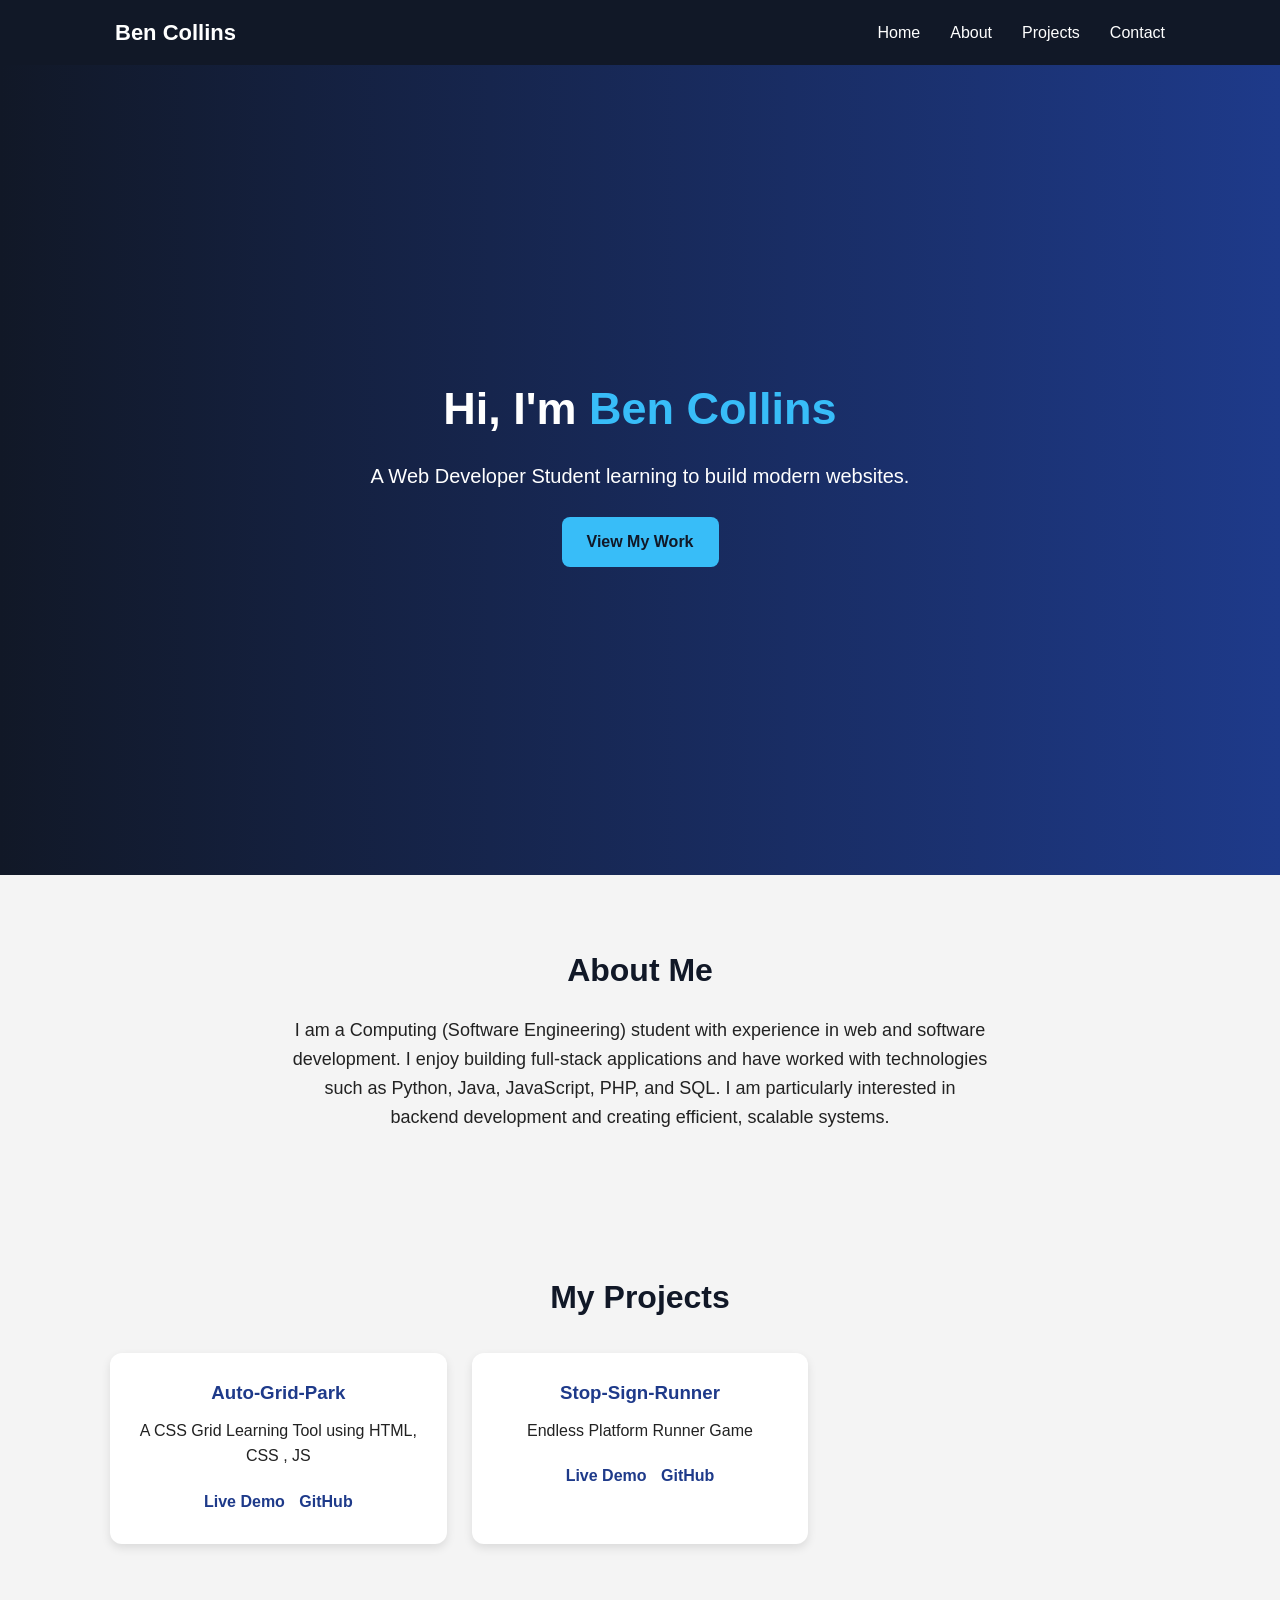
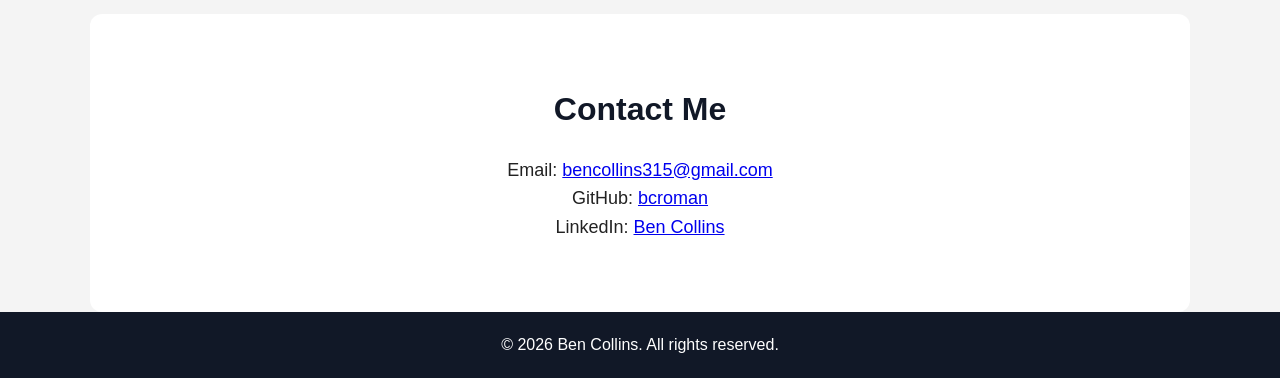
==== index.html @ 3fb3eee0 "Fix: NavBar Buttons typo in the navbar class and toggle button everythings looks and works better" ====
<!DOCTYPE html>
<html lang="en">

<!-- Website -->

<head>
    <meta charset="UTF-8" />
    <meta name="viewport" content="width=device-width, initial-scale=1.0" />
    <title>Ben Collins | Profolio</title>
    <link rel="stylesheet" href="style.css" />
</head>

<body>
    <!-- Page Header -->
    <header>
        <!-- Nav Bar -->
        <nav class="navbar">
            <h1 class="logo">Ben Collins</h1>
            <ul class="nav-links" id="navLinks">
                <li><a href="#home">Home</a></li>
                <li><a href="#about">About</a></li>
                <li><a href="#projects">Projects</a></li>
                <li><a href="#contact">Contact</a></li>
            </ul>
            <button class="menu-btn" onclick="toggleMenu()">☰</button>
        </nav>
    </header>

    <!-- Home Section -->
    <section id="home" class="hero">
        <div class="hero-content">
            <h2>Hi, I'm <span>Ben Collins</span></h2>
            <p>A Web Developer Student learning to build modern websites.</p>
            <a href="#projects" class="btn">View My Work</a>
        </div>
    </section>

    <!-- About Section -->
    <section id="about" class="section">
        <h2>About Me</h2>
        <p>
            I am a Computing (Software Engineering) student with experience in web and software development. I enjoy
            building full-stack applications and have worked with technologies such as Python, Java, JavaScript, PHP,
            and SQL. I am particularly interested in backend development and creating efficient, scalable systems.
        </p>
    </section>

    <!-- Project Section -->
    <section id="projects" class="section">
        <h2>My Projects</h2>

        <!-- List of Projects -->
        <div class="projects-container">
            <!-- Auto Grid Park Project -->
            <div class="project-card">
                <h3>Auto-Grid-Park</h3>
                <p>A CSS Grid Learning Tool using HTML, CSS , JS</p>
                <a href="https://compserver.uhi.ac.uk/~in21006366/Auto-Park-Grid/" class="project-link"
                    target="_blank">Live Demo</a>
                <a href="https://github.com/bcroman/Auto-Park-Gird" class="project-link" target="_blank">GitHub</a>
            </div>

            <!-- Stop Sign Runner Project -->
            <div class="project-card">
                <h3>Stop-Sign-Runner</h3>
                <p>Endless Platform Runner Game</p>
                <a href="https://compserver.uhi.ac.uk/~in21006366/Stop-Sign-Runner/" class="project-link"
                    target="_blank">Live Demo</a>
                <a href="https://github.com/bcroman/Stop-Sign-Runner" class="project-link" target="_blank">GitHub</a>
            </div>
        </div>
    </section>

    <!-- Contact Section -->
    <section id="contact" class="section contact">
        <h2>Contact Me</h2>
        <p>Email: <a href="mailto:bencollins315@gmail.com">bencollins315@gmail.com</a></p>
        <p>GitHub: <a href="https://github.com/bcroman" target="_blank">bcroman</a></p>
        <p>LinkedIn: <a href="https://linkedin.com/in/ben-collins-299097326" target="_blank">Ben Collins</a></p>
    </section>

    <!-- Site Scripts -->
    <script src="script.js"></script>

    <!-- Page Footer -->
    <footer>
        <p>&copy; 2026 Ben Collins. All rights reserved.</p>
    </footer>
</body>

</html>
---- style.css ----
/* Body Style */
* {
  margin: 0;
  padding: 0;
  box-sizing: border-box;
}

html {
  scroll-behavior: smooth;
}

body {
  font-family: Arial, sans-serif;
  background: #f4f4f4;
  color: #222;
  line-height: 1.6;
}

/* Header Style */
header {
  background: #111827;
  color: white;
  position: sticky;
  top: 0;
  z-index: 1000;
}

/* Nav Bar Style */
.navbar {
  max-width: 1100px;
  margin: auto;
  padding: 15px 25px;
  display: flex;
  justify-content: space-between;
  align-items: center;
}

.logo {
  font-size: 22px;
  font-weight: bold;
}

.nav-links {
  list-style: none;
  display: flex;
  gap: 30px;
}

.nav-links a {
  color: white;
  text-decoration: none;
  font-weight: 500;
  font-size: 16px;
  transition: 0.3s;
}

.nav-links a:hover {
  color: #38bdf8;
}

.menu-btn {
  display: none;
  font-size: 26px;
  background: none;
  border: none;
  color: white;
  cursor: pointer;
}

/* Home Page Design */
.hero {
  min-height: 90vh;
  display: flex;
  justify-content: center;
  align-items: center;
  text-align: center;
  background: linear-gradient(to right, #111827, #1e3a8a);
  color: white;
  padding: 20px;
}

.hero h2 {
  font-size: 45px;
  margin-bottom: 15px;
}

.hero span {
  color: #38bdf8;
}

.hero p {
  font-size: 20px;
  margin-bottom: 25px;
}

.btn {
  display: inline-block;
  padding: 12px 25px;
  background: #38bdf8;
  color: #111827;
  text-decoration: none;
  border-radius: 8px;
  font-weight: bold;
}

.btn:hover {
  background: white;
}

/* Section Style */
.section {
  max-width: 1100px;
  margin: auto;
  padding: 70px 20px;
  text-align: center;
}

.section h2 {
  font-size: 32px;
  margin-bottom: 20px;
  color: #111827;
}

.section p {
  max-width: 700px;
  margin: auto;
  font-size: 18px;
}

/* Project Section */
.projects-container {
  display: grid;
  grid-template-columns: repeat(3, 1fr);
  gap: 25px;
  margin-top: 30px;
}

.project-card {
  background: white;
  padding: 25px;
  border-radius: 12px;
  box-shadow: 0 4px 10px rgba(0, 0, 0, 0.1);
  transition: transform 0.3s;
}

.project-card:hover {
  transform: translateY(-8px);
}

.project-card h3 {
  margin-bottom: 10px;
  color: #1e3a8a;
}

.project-card p {
  font-size: 16px;
  margin-bottom: 15px;
}

.project-link {
  display: inline-block;
  margin: 5px;
  color: #1e3a8a;
  font-weight: bold;
  text-decoration: none;
}

.project-link:hover {
  text-decoration: underline;
}

/* Contact Section */
.contact {
  background: white;
  border-radius: 12px;
}

/* Footer Style */
footer {
  background: #111827;
  color: white;
  text-align: center;
  padding: 20px;
}

/* Mobile Style */
@media (max-width: 768px) {
  .menu-btn {
    display: block;
  }

  .nav-links {
    display: none;
    flex-direction: column;
    background: #111827;
    position: absolute;
    top: 70px;
    right: 20px;
    width: 180px;
    padding: 15px;
    border-radius: 10px;
    gap: 15px;
  }

  .nav-links.active {
    display: flex;
  }

  .hero h2 {
    font-size: 32px;
  }

  .projects-container {
    grid-template-columns: 1fr;
  }
}
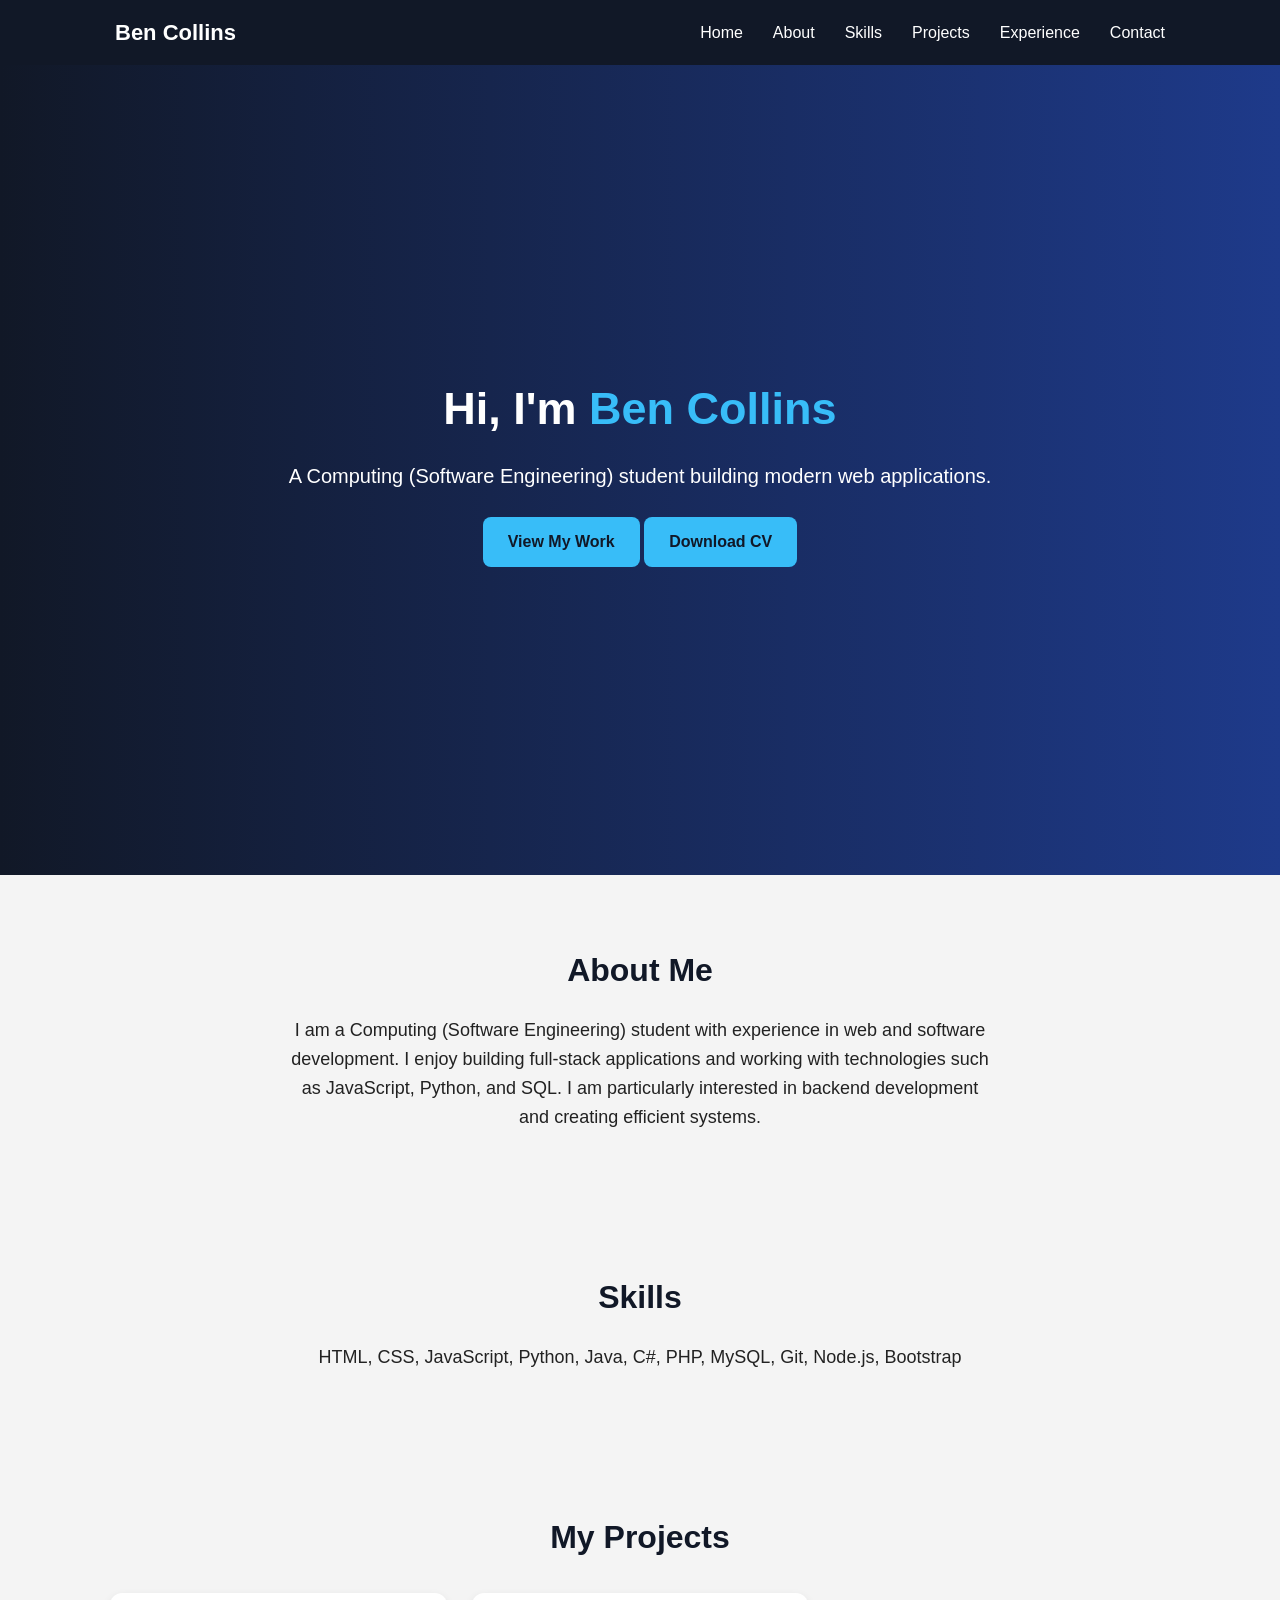
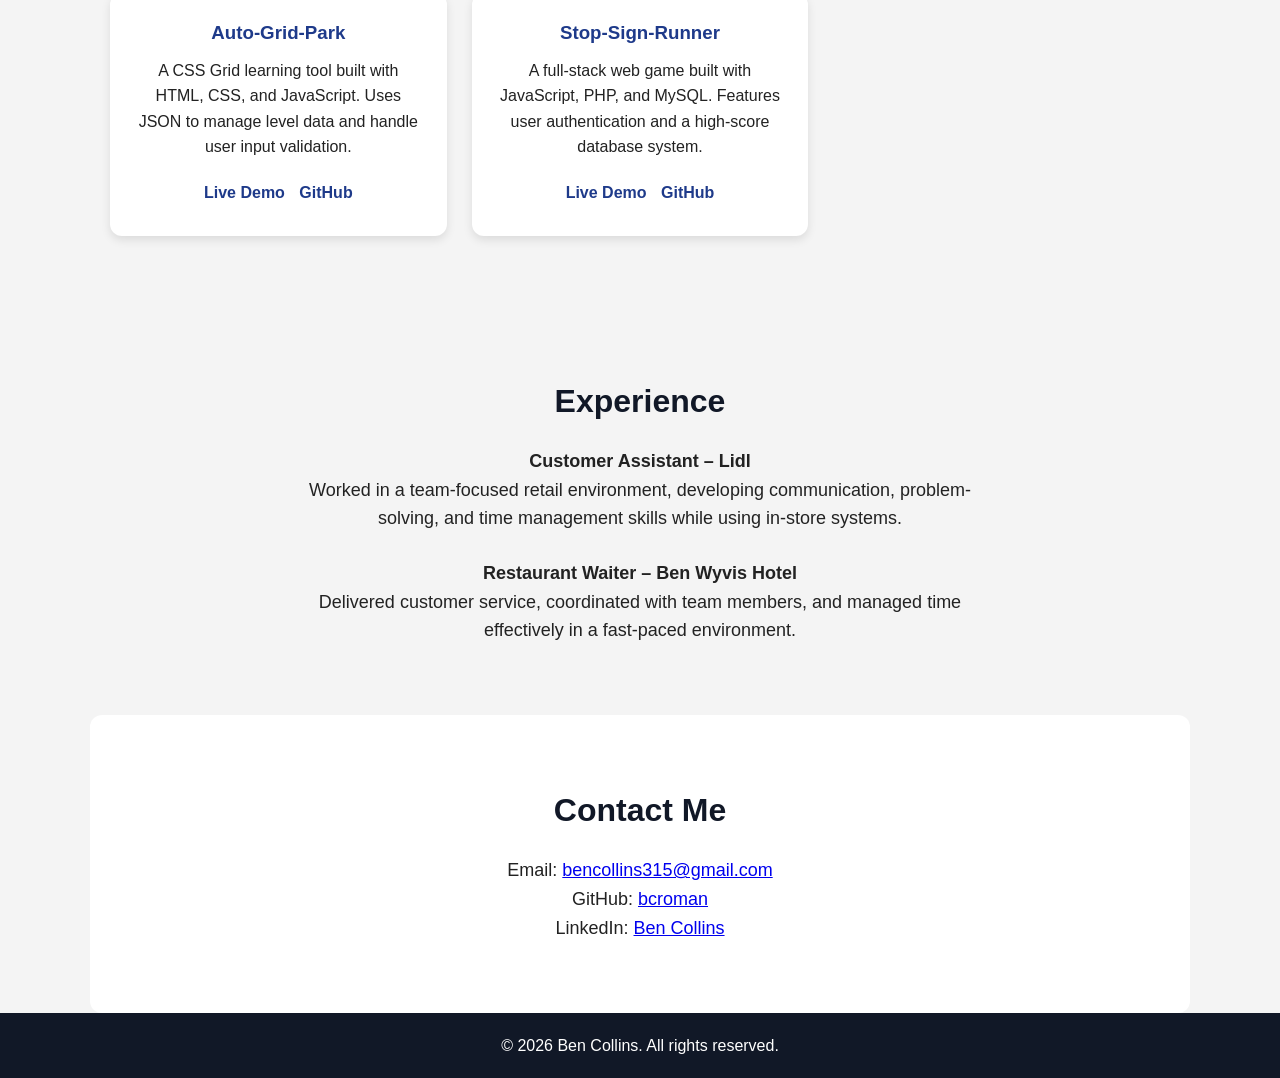
==== commit 91dd5f55: "Core: Add Skills and Experience Add skills and experiences to the website Update the content in the " ====
--- a/index.html
+++ b/index.html
@@ -19,33 +19,49 @@
             <ul class="nav-links" id="navLinks">
                 <li><a href="#home">Home</a></li>
                 <li><a href="#about">About</a></li>
+                <li><a href="#skills">Skills</a></li>
                 <li><a href="#projects">Projects</a></li>
+                <li><a href="#experience">Experience</a></li>
                 <li><a href="#contact">Contact</a></li>
             </ul>
             <button class="menu-btn" onclick="toggleMenu()">☰</button>
         </nav>
     </header>
 
-    <!-- Home Section -->
+    <!-- Home -->
     <section id="home" class="hero">
         <div class="hero-content">
             <h2>Hi, I'm <span>Ben Collins</span></h2>
-            <p>A Web Developer Student learning to build modern websites.</p>
+            <p>A Computing (Software Engineering) student building modern web applications.</p>
             <a href="#projects" class="btn">View My Work</a>
+            <a href="#" class="btn" download>Download CV</a>
         </div>
+
+        <!-- Me Photo -->
+        <!-- <div class="hero-image">
+            <img src="me.jpg" alt="Ben Collins">
+        </div> -->
     </section>
 
-    <!-- About Section -->
+    <!-- About -->
     <section id="about" class="section">
         <h2>About Me</h2>
         <p>
-            I am a Computing (Software Engineering) student with experience in web and software development. I enjoy
-            building full-stack applications and have worked with technologies such as Python, Java, JavaScript, PHP,
-            and SQL. I am particularly interested in backend development and creating efficient, scalable systems.
+            I am a Computing (Software Engineering) student with experience in web and software development.
+            I enjoy building full-stack applications and working with technologies such as JavaScript, Python, and SQL.
+            I am particularly interested in backend development and creating efficient systems.
         </p>
     </section>
 
-    <!-- Project Section -->
+    <!-- Skills -->
+    <section id="skills" class="section">
+        <h2>Skills</h2>
+        <p>
+            HTML, CSS, JavaScript, Python, Java, C#, PHP, MySQL, Git, Node.js, Bootstrap
+        </p>
+    </section>
+
+    <!-- Projects -->
     <section id="projects" class="section">
         <h2>My Projects</h2>
 
@@ -54,7 +70,8 @@
             <!-- Auto Grid Park Project -->
             <div class="project-card">
                 <h3>Auto-Grid-Park</h3>
-                <p>A CSS Grid Learning Tool using HTML, CSS , JS</p>
+                <p>A CSS Grid learning tool built with HTML, CSS, and JavaScript.
+                    Uses JSON to manage level data and handle user input validation.</p>
                 <a href="https://compserver.uhi.ac.uk/~in21006366/Auto-Park-Grid/" class="project-link"
                     target="_blank">Live Demo</a>
                 <a href="https://github.com/bcroman/Auto-Park-Gird" class="project-link" target="_blank">GitHub</a>
@@ -63,7 +80,8 @@
             <!-- Stop Sign Runner Project -->
             <div class="project-card">
                 <h3>Stop-Sign-Runner</h3>
-                <p>Endless Platform Runner Game</p>
+                <p>A full-stack web game built with JavaScript, PHP, and MySQL.
+                    Features user authentication and a high-score database system.</p>
                 <a href="https://compserver.uhi.ac.uk/~in21006366/Stop-Sign-Runner/" class="project-link"
                     target="_blank">Live Demo</a>
                 <a href="https://github.com/bcroman/Stop-Sign-Runner" class="project-link" target="_blank">GitHub</a>
@@ -71,7 +89,25 @@
         </div>
     </section>
 
-    <!-- Contact Section -->
+    <!-- Experience -->
+    <section id="experience" class="section">
+        <h2>Experience</h2>
+        <p>
+            <strong>Customer Assistant – Lidl</strong><br>
+            Worked in a team-focused retail environment, developing communication, problem-solving,
+            and time management skills while using in-store systems.
+        </p>
+
+        <br>
+
+        <p>
+            <strong>Restaurant Waiter – Ben Wyvis Hotel</strong><br>
+            Delivered customer service, coordinated with team members, and managed time effectively
+            in a fast-paced environment.
+        </p>
+    </section>
+
+    <!-- Contact -->
     <section id="contact" class="section contact">
         <h2>Contact Me</h2>
         <p>Email: <a href="mailto:bencollins315@gmail.com">bencollins315@gmail.com</a></p>
--- a/style.css
+++ b/style.css
@@ -106,6 +106,20 @@
 .btn:hover {
   background: white;
 }
+
+/* Image Style */
+/* .hero-content {
+  display: flex;
+  align-items: center;
+  justify-content: space-between;
+  gap: 40px;
+}
+
+.hero-image img {
+  width: 200px;
+  border-radius: 50%;
+  border: 4px solid #38bdf8;
+} */
 
 /* Section Style */
 .section {
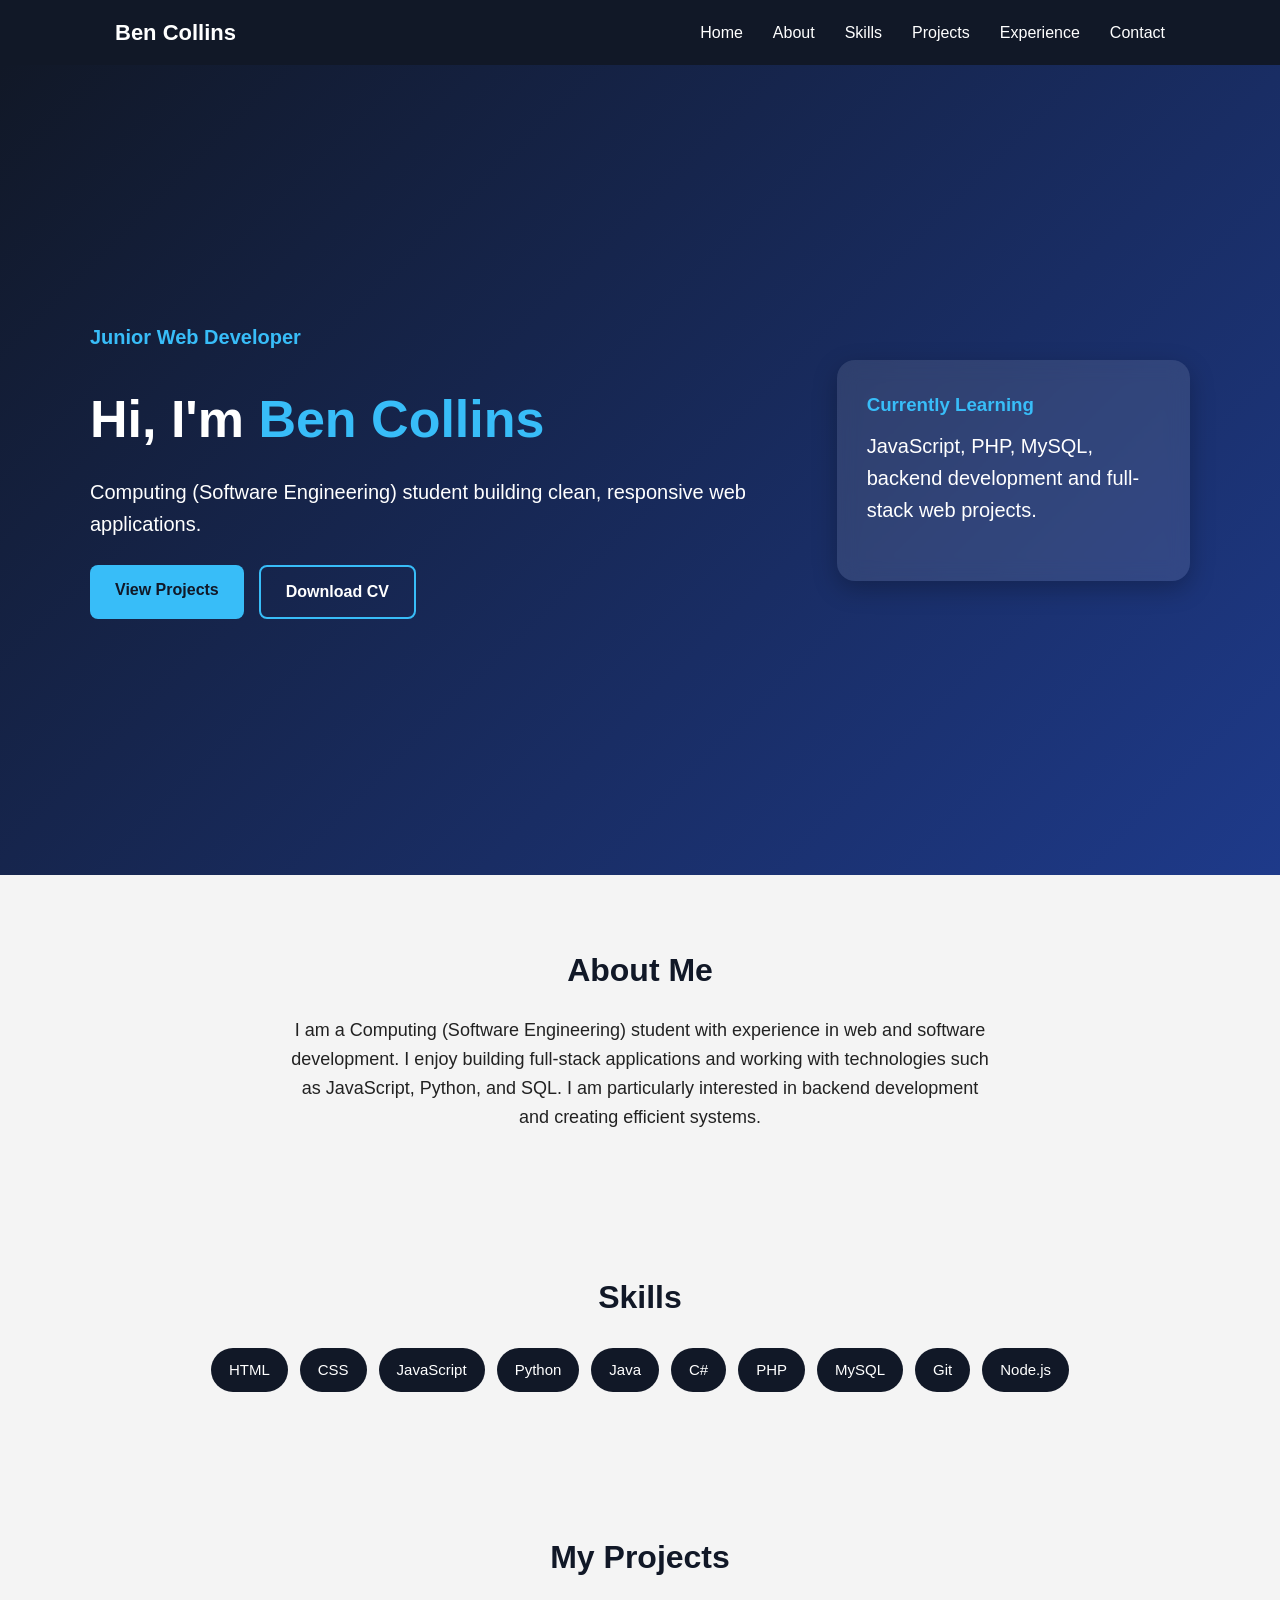
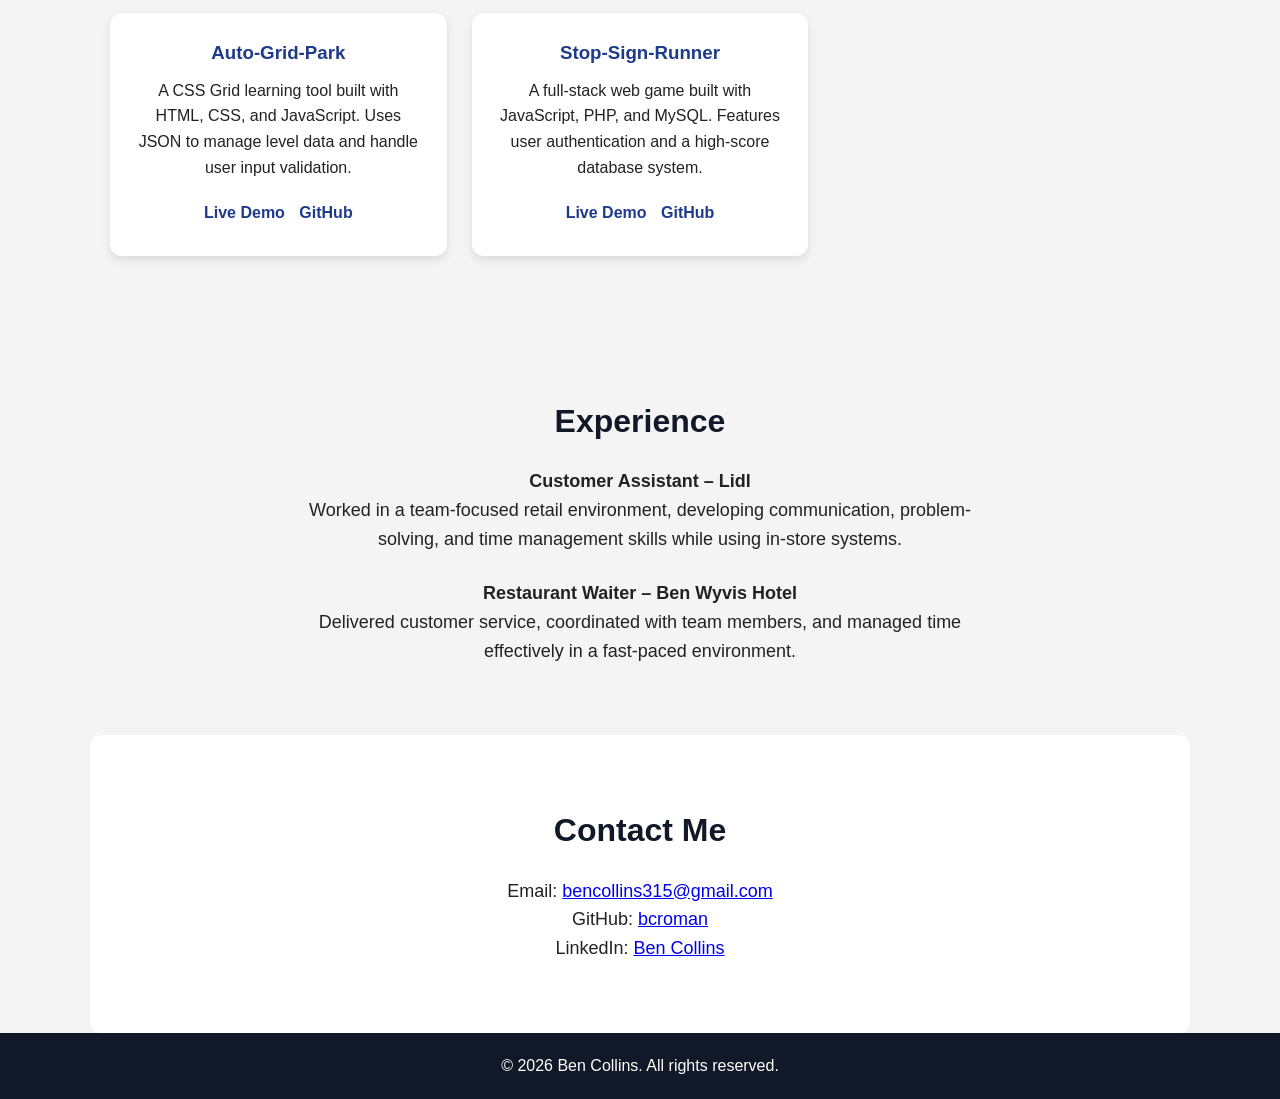
==== commit f8409c86: "Improve: Hero & Skills Section Improve the Hero and Skills Design and Layout" ====
--- a/index.html
+++ b/index.html
@@ -31,16 +31,26 @@
     <!-- Home -->
     <section id="home" class="hero">
         <div class="hero-content">
-            <h2>Hi, I'm <span>Ben Collins</span></h2>
-            <p>A Computing (Software Engineering) student building modern web applications.</p>
-            <a href="#projects" class="btn">View My Work</a>
-            <a href="#" class="btn" download>Download CV</a>
+
+            <div class="hero-text">
+                <p class="intro">Junior Web Developer</p>
+                <h2>Hi, I'm <span>Ben Collins</span></h2>
+                <p>
+                    Computing (Software Engineering) student building clean, responsive web applications.
+                </p>
+
+                <div class="hero-buttons">
+                    <a href="#projects" class="btn">View Projects</a>
+                    <a href="CV.pdf" class="btn btn-outline" download>Download CV</a>
+                </div>
+            </div>
+
+            <div class="hero-card">
+                <h3>Currently Learning</h3>
+                <p>JavaScript, PHP, MySQL, backend development and full-stack web projects.</p>
+            </div>
+
         </div>
-
-        <!-- Me Photo -->
-        <!-- <div class="hero-image">
-            <img src="me.jpg" alt="Ben Collins">
-        </div> -->
     </section>
 
     <!-- About -->
@@ -56,9 +66,19 @@
     <!-- Skills -->
     <section id="skills" class="section">
         <h2>Skills</h2>
-        <p>
-            HTML, CSS, JavaScript, Python, Java, C#, PHP, MySQL, Git, Node.js, Bootstrap
-        </p>
+
+        <div class="skills">
+            <span>HTML</span>
+            <span>CSS</span>
+            <span>JavaScript</span>
+            <span>Python</span>
+            <span>Java</span>
+            <span>C#</span>
+            <span>PHP</span>
+            <span>MySQL</span>
+            <span>Git</span>
+            <span>Node.js</span>
+        </div>
     </section>
 
     <!-- Projects -->
--- a/style.css
+++ b/style.css
@@ -71,16 +71,33 @@
 .hero {
   min-height: 90vh;
   display: flex;
-  justify-content: center;
   align-items: center;
-  text-align: center;
-  background: linear-gradient(to right, #111827, #1e3a8a);
-  color: white;
-  padding: 20px;
+  background: linear-gradient(135deg, #111827, #1e3a8a);
+  color: white;
+  padding: 60px 20px;
+}
+
+.hero-content {
+  max-width: 1100px;
+  margin: auto;
+  display: grid;
+  grid-template-columns: 2fr 1fr;
+  gap: 40px;
+  align-items: center;
+}
+
+.hero-text {
+  text-align: left;
+}
+
+.intro {
+  color: #38bdf8;
+  font-weight: bold;
+  margin-bottom: 10px;
 }
 
 .hero h2 {
-  font-size: 45px;
+  font-size: 52px;
   margin-bottom: 15px;
 }
 
@@ -91,6 +108,12 @@
 .hero p {
   font-size: 20px;
   margin-bottom: 25px;
+}
+
+.hero-buttons {
+  display: flex;
+  gap: 15px;
+  flex-wrap: wrap;
 }
 
 .btn {
@@ -101,10 +124,36 @@
   text-decoration: none;
   border-radius: 8px;
   font-weight: bold;
+  transition: 0.3s;
 }
 
 .btn:hover {
   background: white;
+  transform: translateY(-3px);
+}
+
+.btn-outline {
+  background: transparent;
+  color: white;
+  border: 2px solid #38bdf8;
+}
+
+.btn-outline:hover {
+  background: #38bdf8;
+  color: #111827;
+}
+
+.hero-card {
+  background: rgba(255, 255, 255, 0.1);
+  padding: 30px;
+  border-radius: 18px;
+  backdrop-filter: blur(10px);
+  box-shadow: 0 8px 25px rgba(0, 0, 0, 0.25);
+}
+
+.hero-card h3 {
+  margin-bottom: 10px;
+  color: #38bdf8;
 }
 
 /* Image Style */
@@ -139,6 +188,30 @@
   max-width: 700px;
   margin: auto;
   font-size: 18px;
+}
+
+/* Skills */
+.skills {
+  display: flex;
+  flex-wrap: wrap;
+  justify-content: center;
+  gap: 12px;
+  margin-top: 25px;
+}
+
+.skills span {
+  background: #111827;
+  color: white;
+  padding: 10px 18px;
+  border-radius: 25px;
+  font-size: 15px;
+  transition: 0.3s;
+}
+
+.skills span:hover {
+  background: #38bdf8;
+  color: #111827;
+  transform: translateY(-3px);
 }
 
 /* Project Section */
@@ -220,8 +293,21 @@
     display: flex;
   }
 
+  .hero-content {
+    grid-template-columns: 1fr;
+    text-align: center;
+  }
+
+  .hero-text {
+    text-align: center;
+  }
+
   .hero h2 {
-    font-size: 32px;
+    font-size: 36px;
+  }
+
+  .hero-buttons {
+    justify-content: center;
   }
 
   .projects-container {
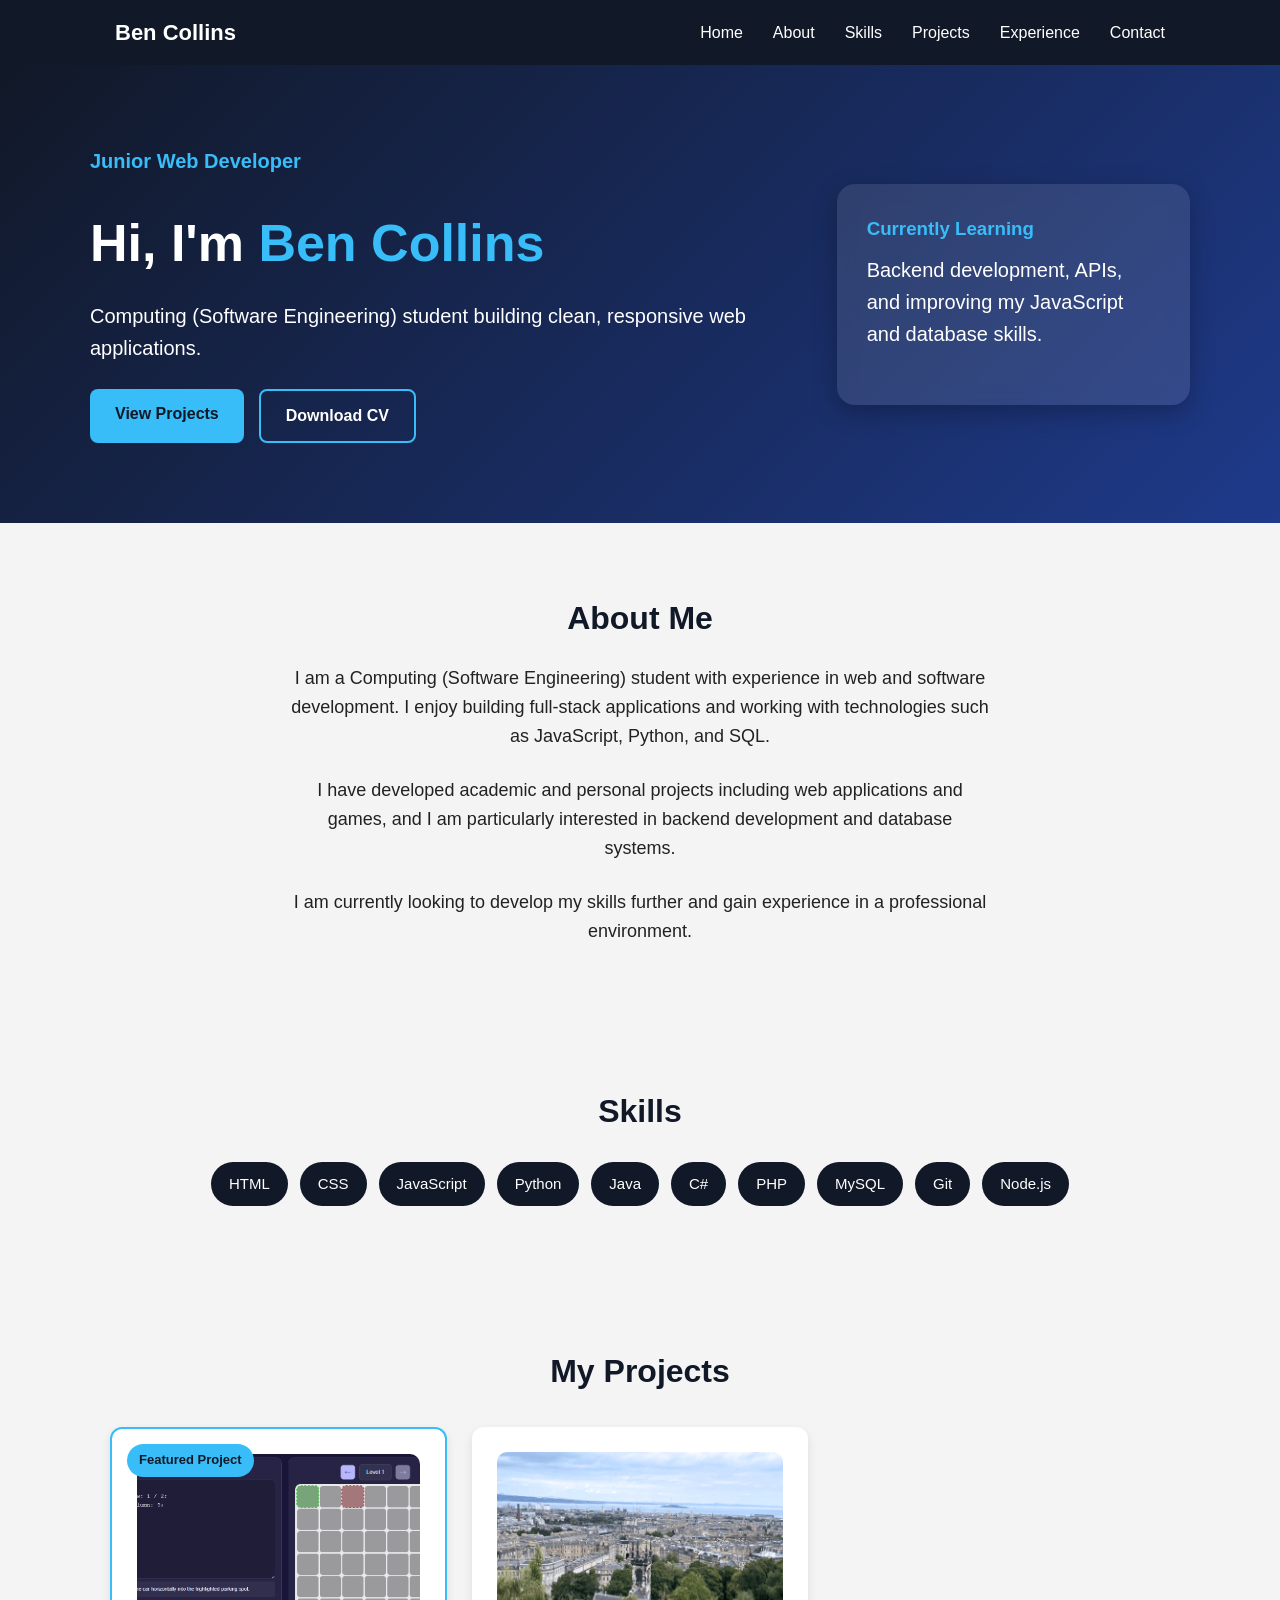
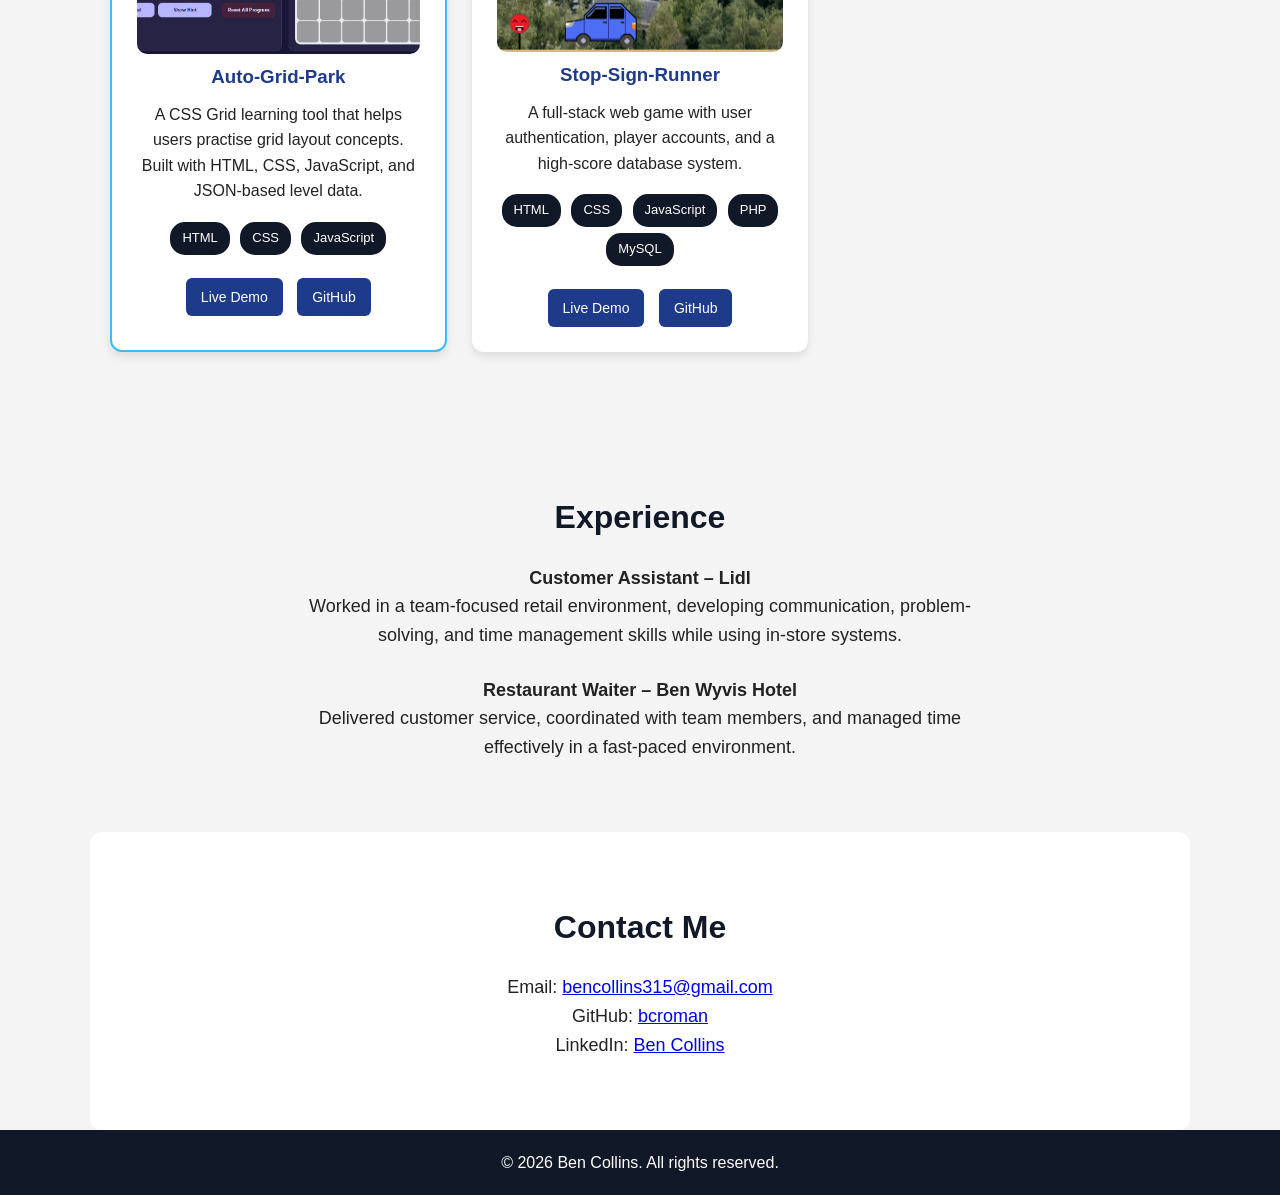
==== commit c62a2298: "Improve: Project Section Added Screenshot, Feature Highlight, Tech Used Tags" ====
--- a/index.html
+++ b/index.html
@@ -47,7 +47,7 @@
 
             <div class="hero-card">
                 <h3>Currently Learning</h3>
-                <p>JavaScript, PHP, MySQL, backend development and full-stack web projects.</p>
+                <p>Backend development, APIs, and improving my JavaScript and database skills.</p>
             </div>
 
         </div>
@@ -59,7 +59,15 @@
         <p>
             I am a Computing (Software Engineering) student with experience in web and software development.
             I enjoy building full-stack applications and working with technologies such as JavaScript, Python, and SQL.
-            I am particularly interested in backend development and creating efficient systems.
+        </p><br>
+
+        <p>
+            I have developed academic and personal projects including web applications and games,
+            and I am particularly interested in backend development and database systems.
+        </p><br>
+
+        <p>
+            I am currently looking to develop my skills further and gain experience in a professional environment.
         </p>
     </section>
 
@@ -88,10 +96,20 @@
         <!-- List of Projects -->
         <div class="projects-container">
             <!-- Auto Grid Park Project -->
-            <div class="project-card">
+            <div class="project-card featured">
+                <img src="images/project1.png" alt="Auto Grid Park Project">
+
                 <h3>Auto-Grid-Park</h3>
-                <p>A CSS Grid learning tool built with HTML, CSS, and JavaScript.
-                    Uses JSON to manage level data and handle user input validation.</p>
+                <p>A CSS Grid learning tool that helps users practise grid layout concepts.
+                    Built with HTML, CSS, JavaScript, and JSON-based level data.</p>
+
+                <!-- Tech Used -->
+                <div class="tech-stack">
+                    <span>HTML</span>
+                    <span>CSS</span>
+                    <span>JavaScript</span>
+                </div>
+
                 <a href="https://compserver.uhi.ac.uk/~in21006366/Auto-Park-Grid/" class="project-link"
                     target="_blank">Live Demo</a>
                 <a href="https://github.com/bcroman/Auto-Park-Gird" class="project-link" target="_blank">GitHub</a>
@@ -99,9 +117,21 @@
 
             <!-- Stop Sign Runner Project -->
             <div class="project-card">
+                <img src="images/project2.png" alt="Stop Sign Runner Project">
+
                 <h3>Stop-Sign-Runner</h3>
-                <p>A full-stack web game built with JavaScript, PHP, and MySQL.
-                    Features user authentication and a high-score database system.</p>
+                <p>A full-stack web game with user authentication, player accounts,
+  and a high-score database system.</p>
+
+                <!-- Tech Used -->
+                <div class="tech-stack">
+                    <span>HTML</span>
+                    <span>CSS</span>
+                    <span>JavaScript</span>
+                    <span>PHP</span>
+                    <span>MySQL</span>
+                </div>
+
                 <a href="https://compserver.uhi.ac.uk/~in21006366/Stop-Sign-Runner/" class="project-link"
                     target="_blank">Live Demo</a>
                 <a href="https://github.com/bcroman/Stop-Sign-Runner" class="project-link" target="_blank">GitHub</a>
--- a/style.css
+++ b/style.css
@@ -69,12 +69,12 @@
 
 /* Home Page Design */
 .hero {
-  min-height: 90vh;
+  min-height: 40vh;
   display: flex;
   align-items: center;
   background: linear-gradient(135deg, #111827, #1e3a8a);
   color: white;
-  padding: 60px 20px;
+  padding: 80px 25px;
 }
 
 .hero-content {
@@ -176,6 +176,12 @@
   margin: auto;
   padding: 70px 20px;
   text-align: center;
+  animation: fadeIn 0.8s ease-in;
+}
+
+@keyframes fadeIn {
+  from { opacity: 0; transform: translateY(20px); }
+  to { opacity: 1; transform: translateY(0); }
 }
 
 .section h2 {
@@ -227,11 +233,11 @@
   padding: 25px;
   border-radius: 12px;
   box-shadow: 0 4px 10px rgba(0, 0, 0, 0.1);
-  transition: transform 0.3s;
+  transition: all 0.3s ease;
 }
 
 .project-card:hover {
-  transform: translateY(-8px);
+  transform: translateY(-10px) scale(1.02);
 }
 
 .project-card h3 {
@@ -246,14 +252,60 @@
 
 .project-link {
   display: inline-block;
-  margin: 5px;
-  color: #1e3a8a;
+  margin: 10px 5px 0;
+  padding: 8px 15px;
+  border-radius: 6px;
+  background: #1e3a8a;
+  color: white;
+  text-decoration: none;
+  font-size: 14px;
+  transition: 0.3s;
+}
+
+.project-link:hover {
+  background: #38bdf8;
+  color: #111827;
+}
+
+.project-card img {
+  width: 100%;
+  height: 200px;  
+  object-fit: cover;
+  border-radius: 10px;
+}
+
+/* Tech Used in Projects */
+.tech-stack {
+  margin: 10px 0;
+}
+
+.tech-stack span {
+  background: #111827;
+  color: white;
+  padding: 6px 12px;
+  border-radius: 15px;
+  font-size: 13px;
+  margin: 3px;
+  display: inline-block;
+}
+
+/* Highlight a Project */
+.project-card.featured {
+  border: 2px solid #38bdf8;
+  position: relative;
+}
+
+.project-card.featured::before {
+  content: "Featured Project";
+  position: absolute;
+  top: 15px;
+  left: 15px;
+  background: #38bdf8;
+  color: #111827;
+  padding: 6px 12px;
+  border-radius: 20px;
+  font-size: 13px;
   font-weight: bold;
-  text-decoration: none;
-}
-
-.project-link:hover {
-  text-decoration: underline;
 }
 
 /* Contact Section */
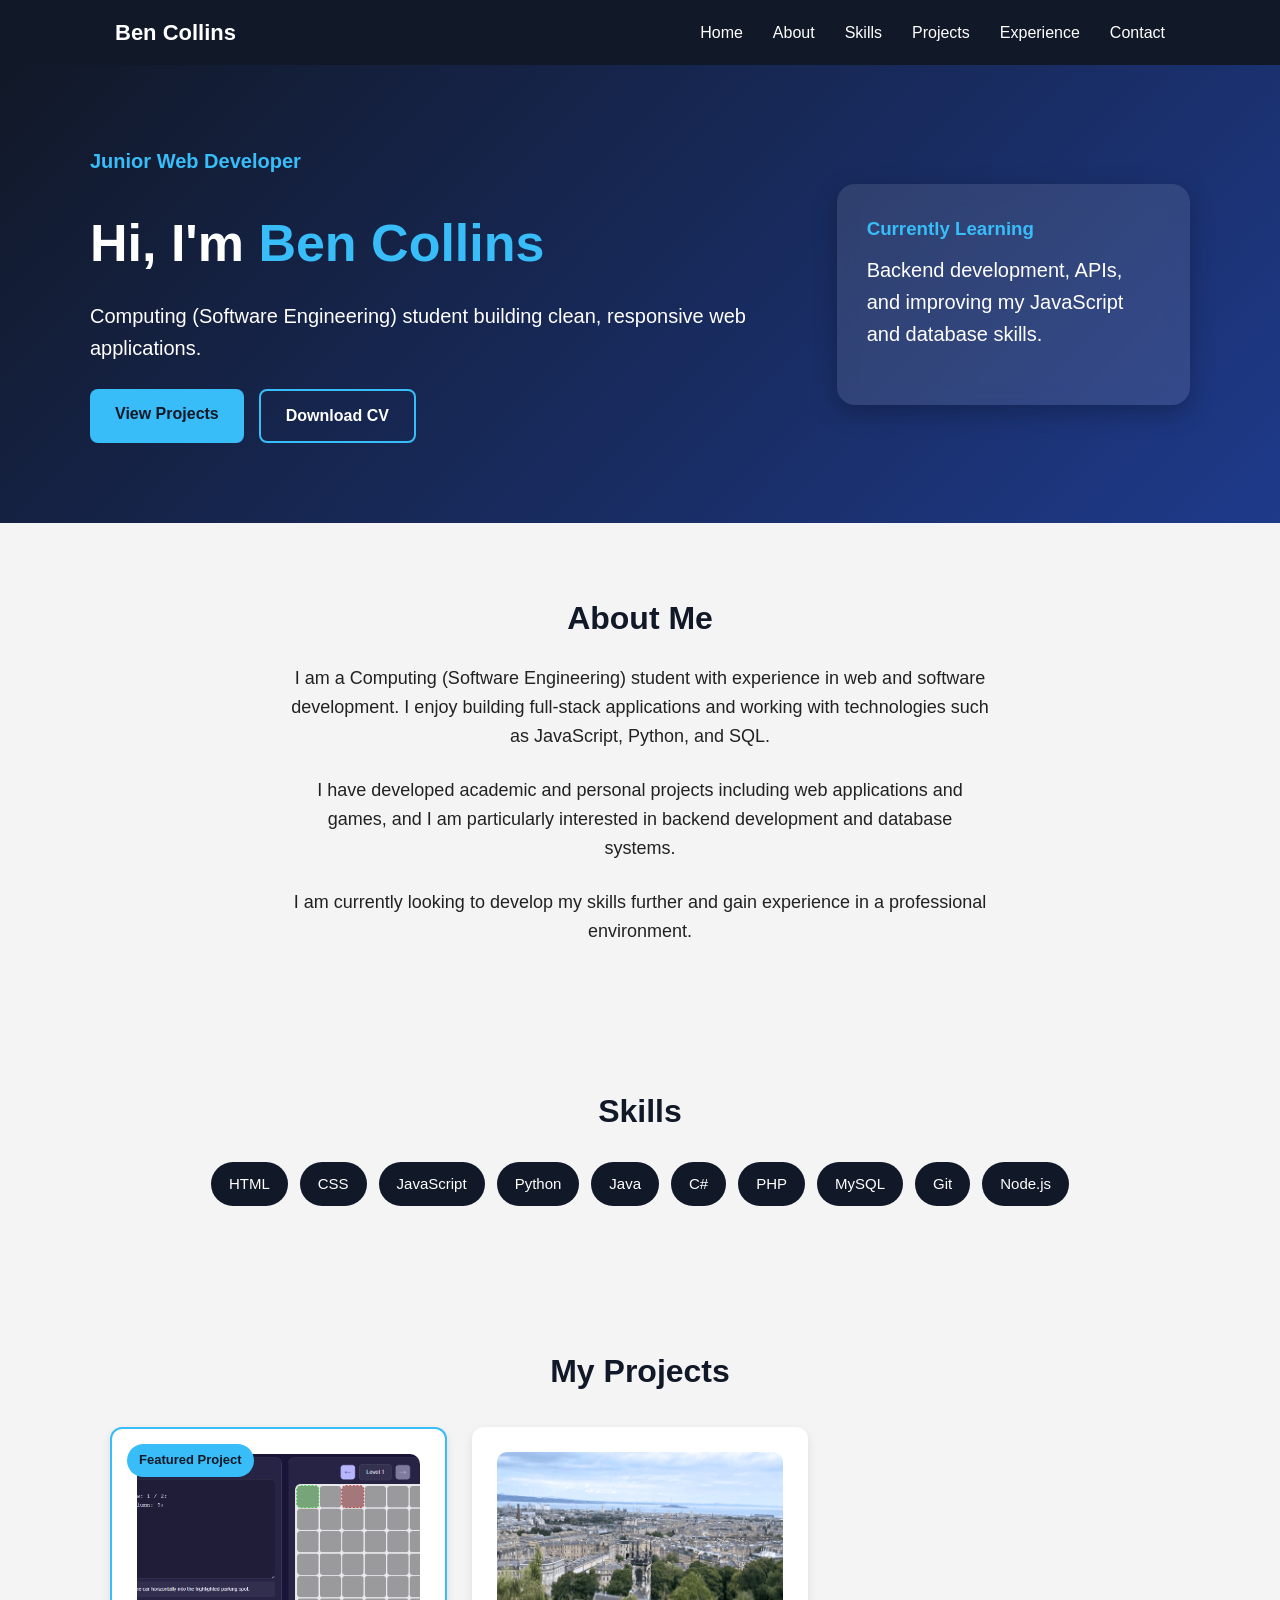
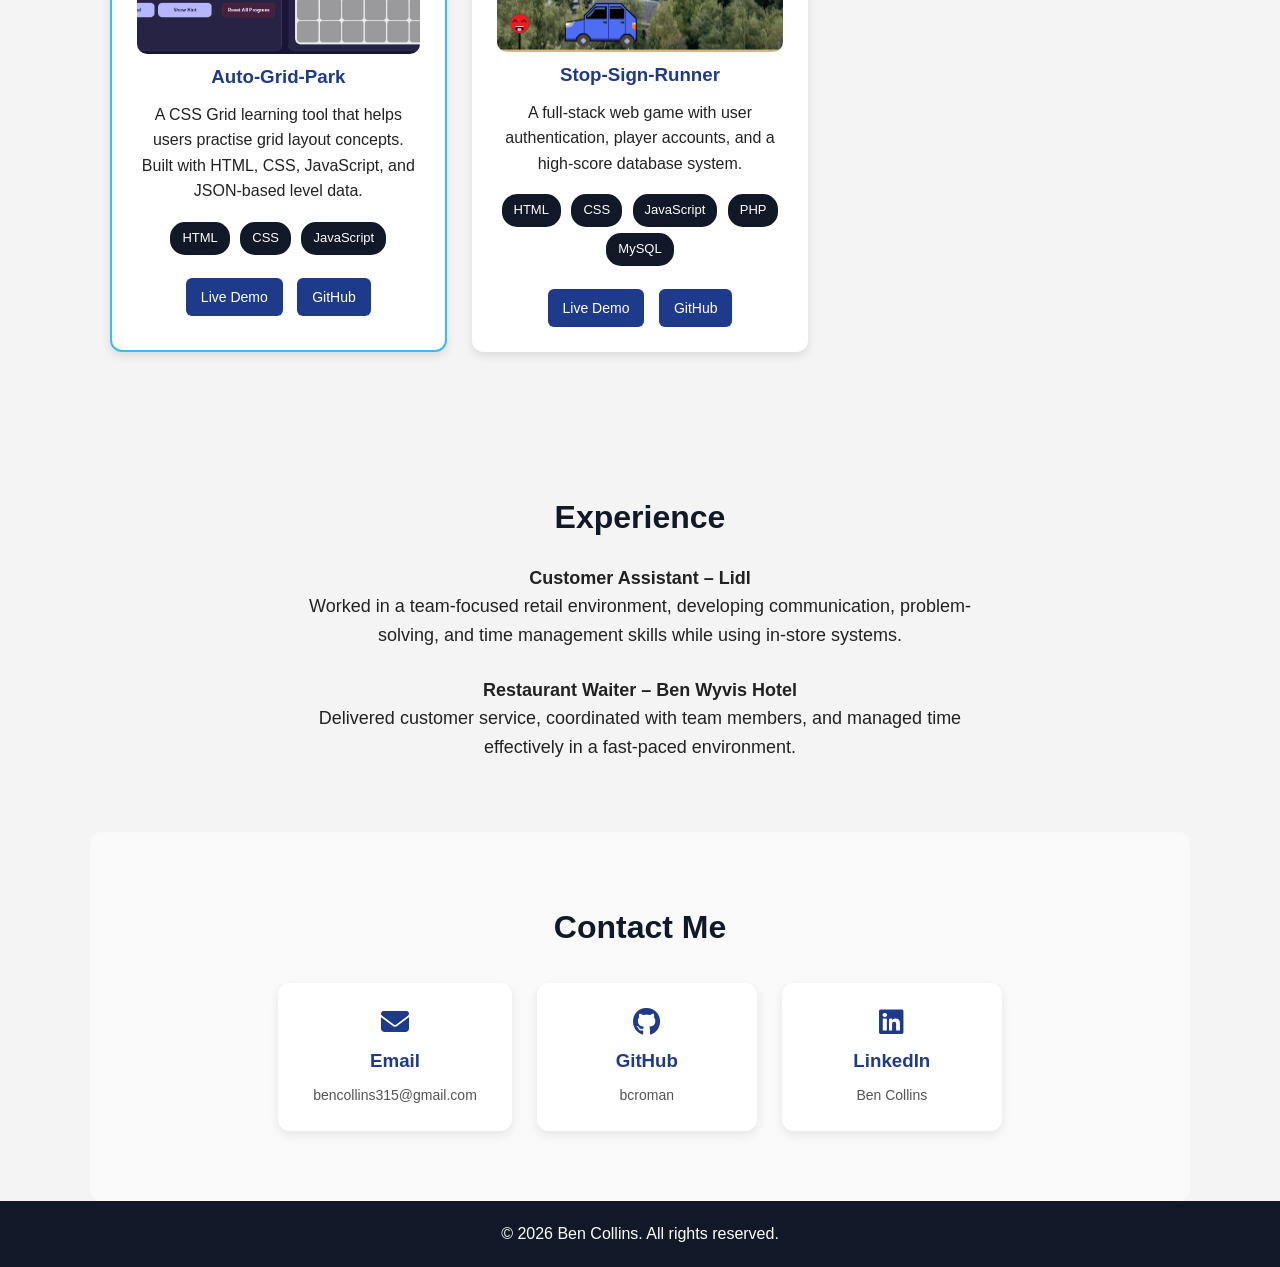
==== commit efd39814: "Improve: Contact Section Update text to be butttons and add icons Update Design Add Updated CV to do" ====
--- a/index.html
+++ b/index.html
@@ -8,6 +8,7 @@
     <meta name="viewport" content="width=device-width, initial-scale=1.0" />
     <title>Ben Collins | Profolio</title>
     <link rel="stylesheet" href="style.css" />
+    <link rel="stylesheet" href="https://cdnjs.cloudflare.com/ajax/libs/font-awesome/6.5.0/css/all.min.css">
 </head>
 
 <body>
@@ -41,7 +42,7 @@
 
                 <div class="hero-buttons">
                     <a href="#projects" class="btn">View Projects</a>
-                    <a href="CV.pdf" class="btn btn-outline" download>Download CV</a>
+                    <a href="docs/CV.pdf" class="btn btn-outline" download>Download CV</a>
                 </div>
             </div>
 
@@ -75,6 +76,7 @@
     <section id="skills" class="section">
         <h2>Skills</h2>
 
+        <!-- List of Learned Skills -->
         <div class="skills">
             <span>HTML</span>
             <span>CSS</span>
@@ -121,7 +123,7 @@
 
                 <h3>Stop-Sign-Runner</h3>
                 <p>A full-stack web game with user authentication, player accounts,
-  and a high-score database system.</p>
+                    and a high-score database system.</p>
 
                 <!-- Tech Used -->
                 <div class="tech-stack">
@@ -146,9 +148,7 @@
             <strong>Customer Assistant – Lidl</strong><br>
             Worked in a team-focused retail environment, developing communication, problem-solving,
             and time management skills while using in-store systems.
-        </p>
-
-        <br>
+        </p><br>
 
         <p>
             <strong>Restaurant Waiter – Ben Wyvis Hotel</strong><br>
@@ -160,12 +160,30 @@
     <!-- Contact -->
     <section id="contact" class="section contact">
         <h2>Contact Me</h2>
-        <p>Email: <a href="mailto:bencollins315@gmail.com">bencollins315@gmail.com</a></p>
-        <p>GitHub: <a href="https://github.com/bcroman" target="_blank">bcroman</a></p>
-        <p>LinkedIn: <a href="https://linkedin.com/in/ben-collins-299097326" target="_blank">Ben Collins</a></p>
+
+        <div class="contact-container">
+
+            <a href="mailto:bencollins315@gmail.com" class="contact-card">
+                <i class="fas fa-envelope"></i>
+                <h3>Email</h3>
+                <p>bencollins315@gmail.com</p>
+            </a>
+
+            <a href="https://github.com/bcroman" target="_blank" class="contact-card">
+                <i class="fab fa-github"></i>
+                <h3>GitHub</h3>
+                <p>bcroman</p>
+            </a>
+
+            <a href="https://linkedin.com/in/ben-collins-299097326" target="_blank" class="contact-card">
+                <i class="fab fa-linkedin"></i>
+                <h3>LinkedIn</h3>
+                <p>Ben Collins</p>
+            </a>
+
+        </div>
     </section>
 
-    <!-- Site Scripts -->
     <script src="script.js"></script>
 
     <!-- Page Footer -->
--- a/style.css
+++ b/style.css
@@ -310,8 +310,63 @@
 
 /* Contact Section */
 .contact {
+  background: #f9f9f9;
+  border-radius: 12px;
+}
+
+.contact-container {
+  display: flex;
+  justify-content: center;
+  gap: 25px;
+  margin-top: 30px;
+  flex-wrap: wrap;
+}
+
+.contact-card {
   background: white;
+  padding: 25px 35px;
   border-radius: 12px;
+  text-decoration: none;
+  color: #111827;
+  box-shadow: 0 4px 10px rgba(0,0,0,0.08);
+  transition: 0.3s;
+  min-width: 220px;
+  text-align: center;
+}
+
+.contact-card h3 {
+  margin-bottom: 8px;
+  color: #1e3a8a;
+}
+
+.contact-card p {
+  font-size: 14px;
+  color: #555;
+}
+
+.contact-card:hover {
+  transform: translateY(-6px);
+  background: #111827;
+  color: white;
+}
+
+.contact-card:hover h3 {
+  color: #38bdf8;
+}
+
+.contact-card:hover p {
+  color: #ddd;
+}
+
+.contact-card i {
+  font-size: 28px;
+  margin-bottom: 10px;
+  color: #1e3a8a;
+  display: block;
+}
+
+.contact-card:hover i {
+  color: #38bdf8;
 }
 
 /* Footer Style */
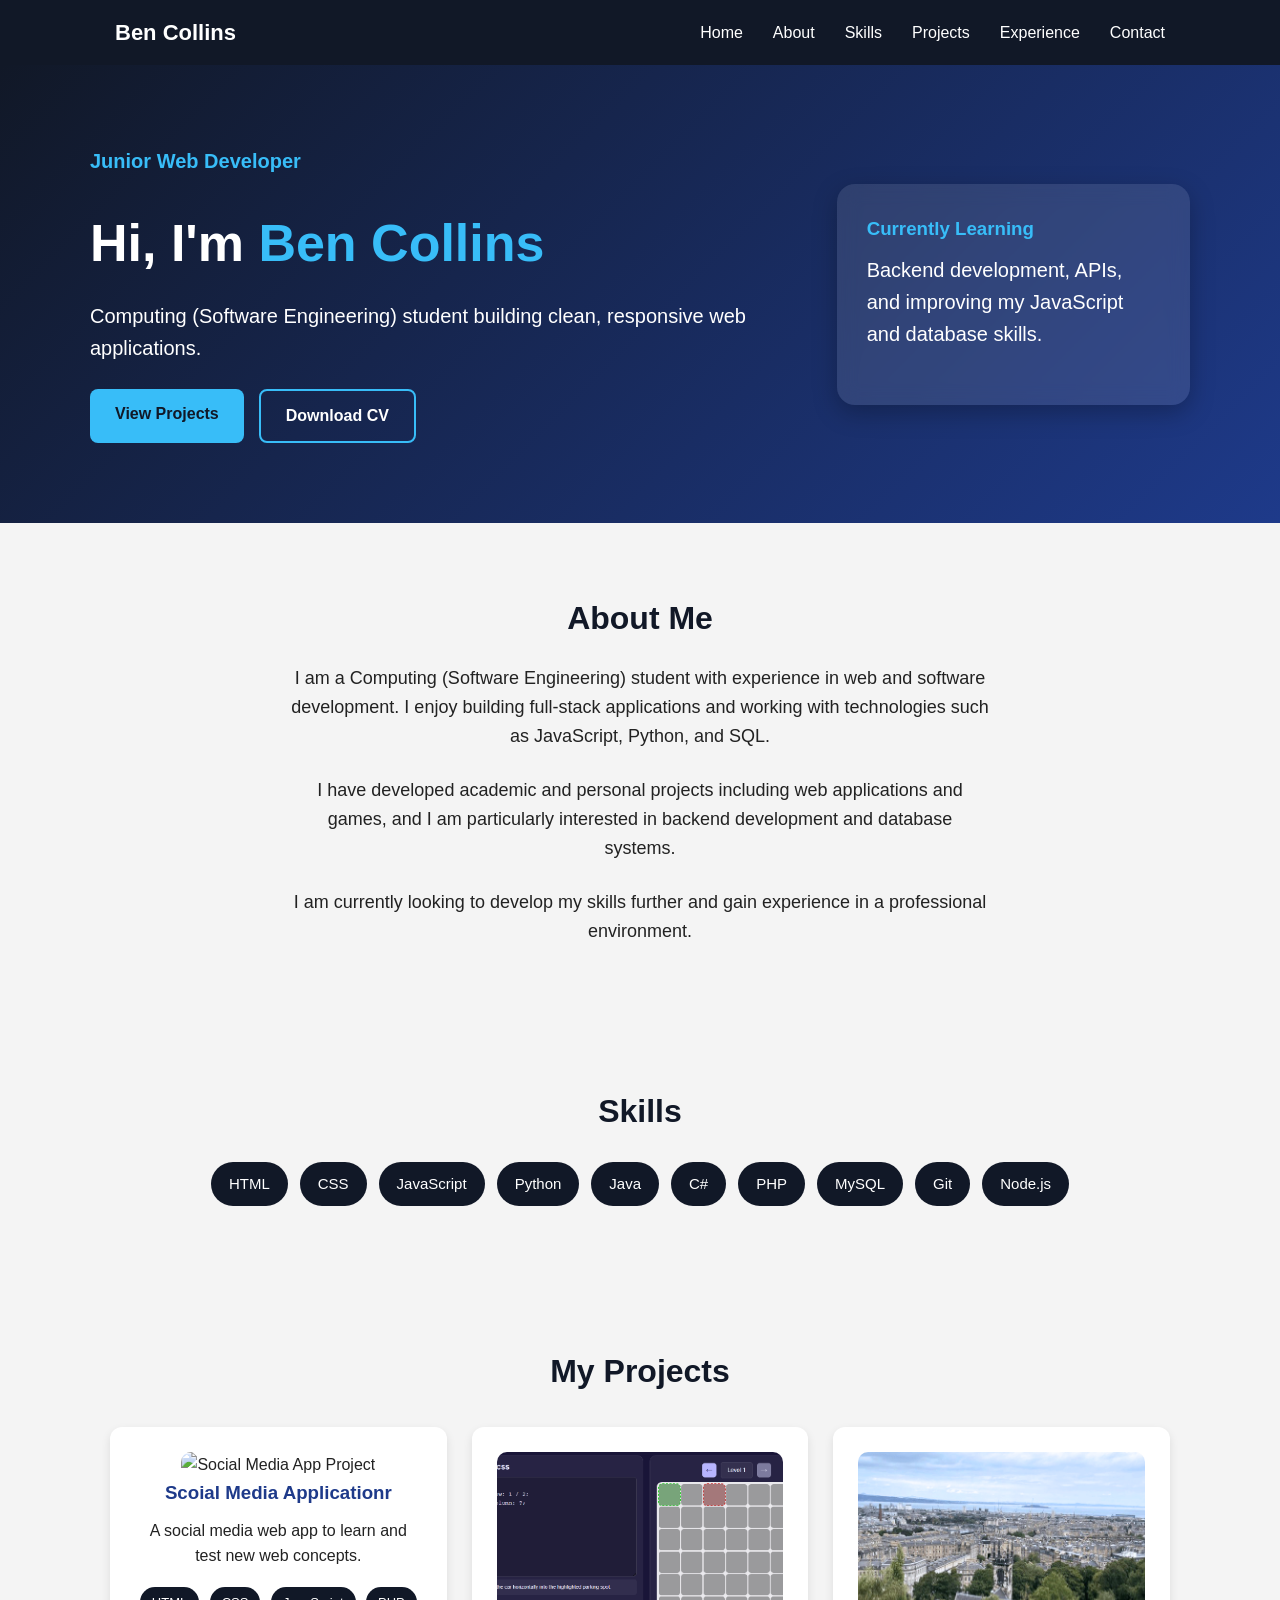
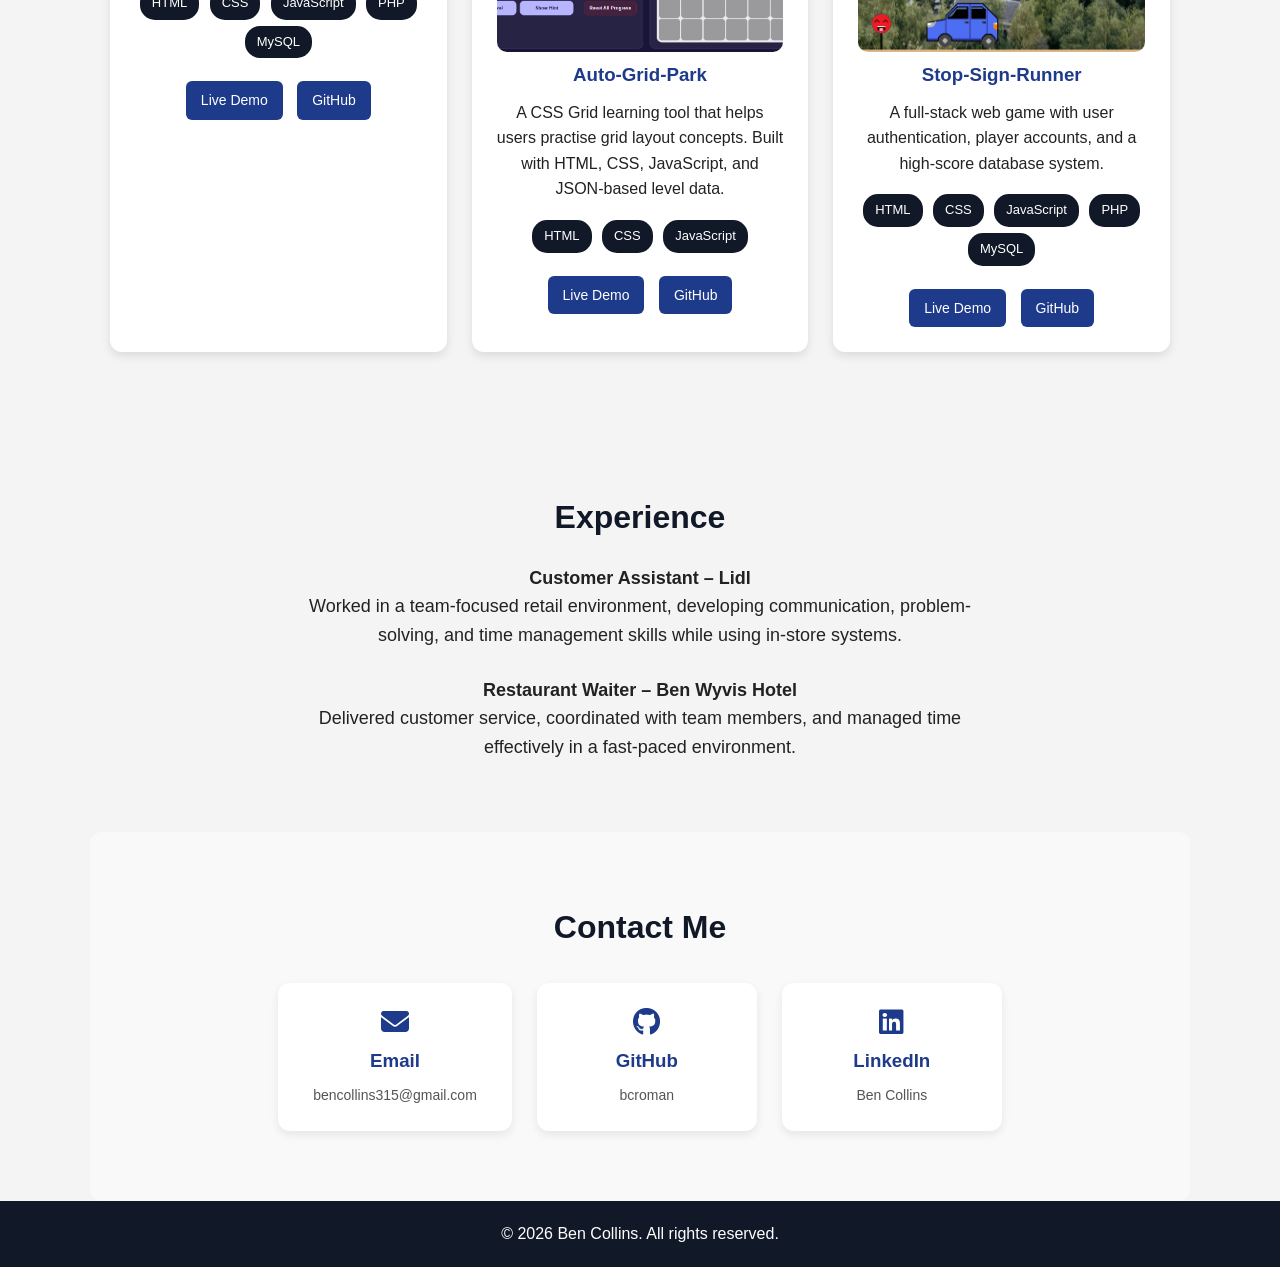
==== commit ab22f901: "Core: Update ReadMe File update readme file for github add newest project" ====
--- a/index.html
+++ b/index.html
@@ -97,33 +97,12 @@
 
         <!-- List of Projects -->
         <div class="projects-container">
-            <!-- Auto Grid Park Project -->
-            <div class="project-card featured">
-                <img src="images/project1.png" alt="Auto Grid Park Project">
-
-                <h3>Auto-Grid-Park</h3>
-                <p>A CSS Grid learning tool that helps users practise grid layout concepts.
-                    Built with HTML, CSS, JavaScript, and JSON-based level data.</p>
-
-                <!-- Tech Used -->
-                <div class="tech-stack">
-                    <span>HTML</span>
-                    <span>CSS</span>
-                    <span>JavaScript</span>
-                </div>
-
-                <a href="https://compserver.uhi.ac.uk/~in21006366/Auto-Park-Grid/" class="project-link"
-                    target="_blank">Live Demo</a>
-                <a href="https://github.com/bcroman/Auto-Park-Gird" class="project-link" target="_blank">GitHub</a>
-            </div>
-
-            <!-- Stop Sign Runner Project -->
-            <div class="project-card">
-                <img src="images/project2.png" alt="Stop Sign Runner Project">
-
-                <h3>Stop-Sign-Runner</h3>
-                <p>A full-stack web game with user authentication, player accounts,
-                    and a high-score database system.</p>
+            <!-- Scoial Media App Project -->
+            <div class="project-card" featured>
+                <img src="" alt="Social Media App Project">
+
+                <h3>Scoial Media Applicationr</h3>
+                <p>A social media web app to learn and test new web concepts.</p>
 
                 <!-- Tech Used -->
                 <div class="tech-stack">
@@ -134,6 +113,48 @@
                     <span>MySQL</span>
                 </div>
 
+                <a href="" class="project-link"
+                    target="_blank">Live Demo</a>
+                <a href="https://github.com/bcroman/Scoial-Media-Web-App" class="project-link" target="_blank">GitHub</a>
+            </div>
+
+            <!-- Auto Grid Park Project -->
+            <div class="project-card">
+                <img src="images/project1.png" alt="Auto Grid Park Project">
+
+                <h3>Auto-Grid-Park</h3>
+                <p>A CSS Grid learning tool that helps users practise grid layout concepts.
+                    Built with HTML, CSS, JavaScript, and JSON-based level data.</p>
+
+                <!-- Tech Used -->
+                <div class="tech-stack">
+                    <span>HTML</span>
+                    <span>CSS</span>
+                    <span>JavaScript</span>
+                </div>
+
+                <a href="https://compserver.uhi.ac.uk/~in21006366/Auto-Park-Grid/" class="project-link"
+                    target="_blank">Live Demo</a>
+                <a href="https://github.com/bcroman/Auto-Park-Gird" class="project-link" target="_blank">GitHub</a>
+            </div>
+
+            <!-- Stop Sign Runner Project -->
+            <div class="project-card">
+                <img src="images/project2.png" alt="Stop Sign Runner Project">
+
+                <h3>Stop-Sign-Runner</h3>
+                <p>A full-stack web game with user authentication, player accounts,
+                    and a high-score database system.</p>
+
+                <!-- Tech Used -->
+                <div class="tech-stack">
+                    <span>HTML</span>
+                    <span>CSS</span>
+                    <span>JavaScript</span>
+                    <span>PHP</span>
+                    <span>MySQL</span>
+                </div>
+
                 <a href="https://compserver.uhi.ac.uk/~in21006366/Stop-Sign-Runner/" class="project-link"
                     target="_blank">Live Demo</a>
                 <a href="https://github.com/bcroman/Stop-Sign-Runner" class="project-link" target="_blank">GitHub</a>
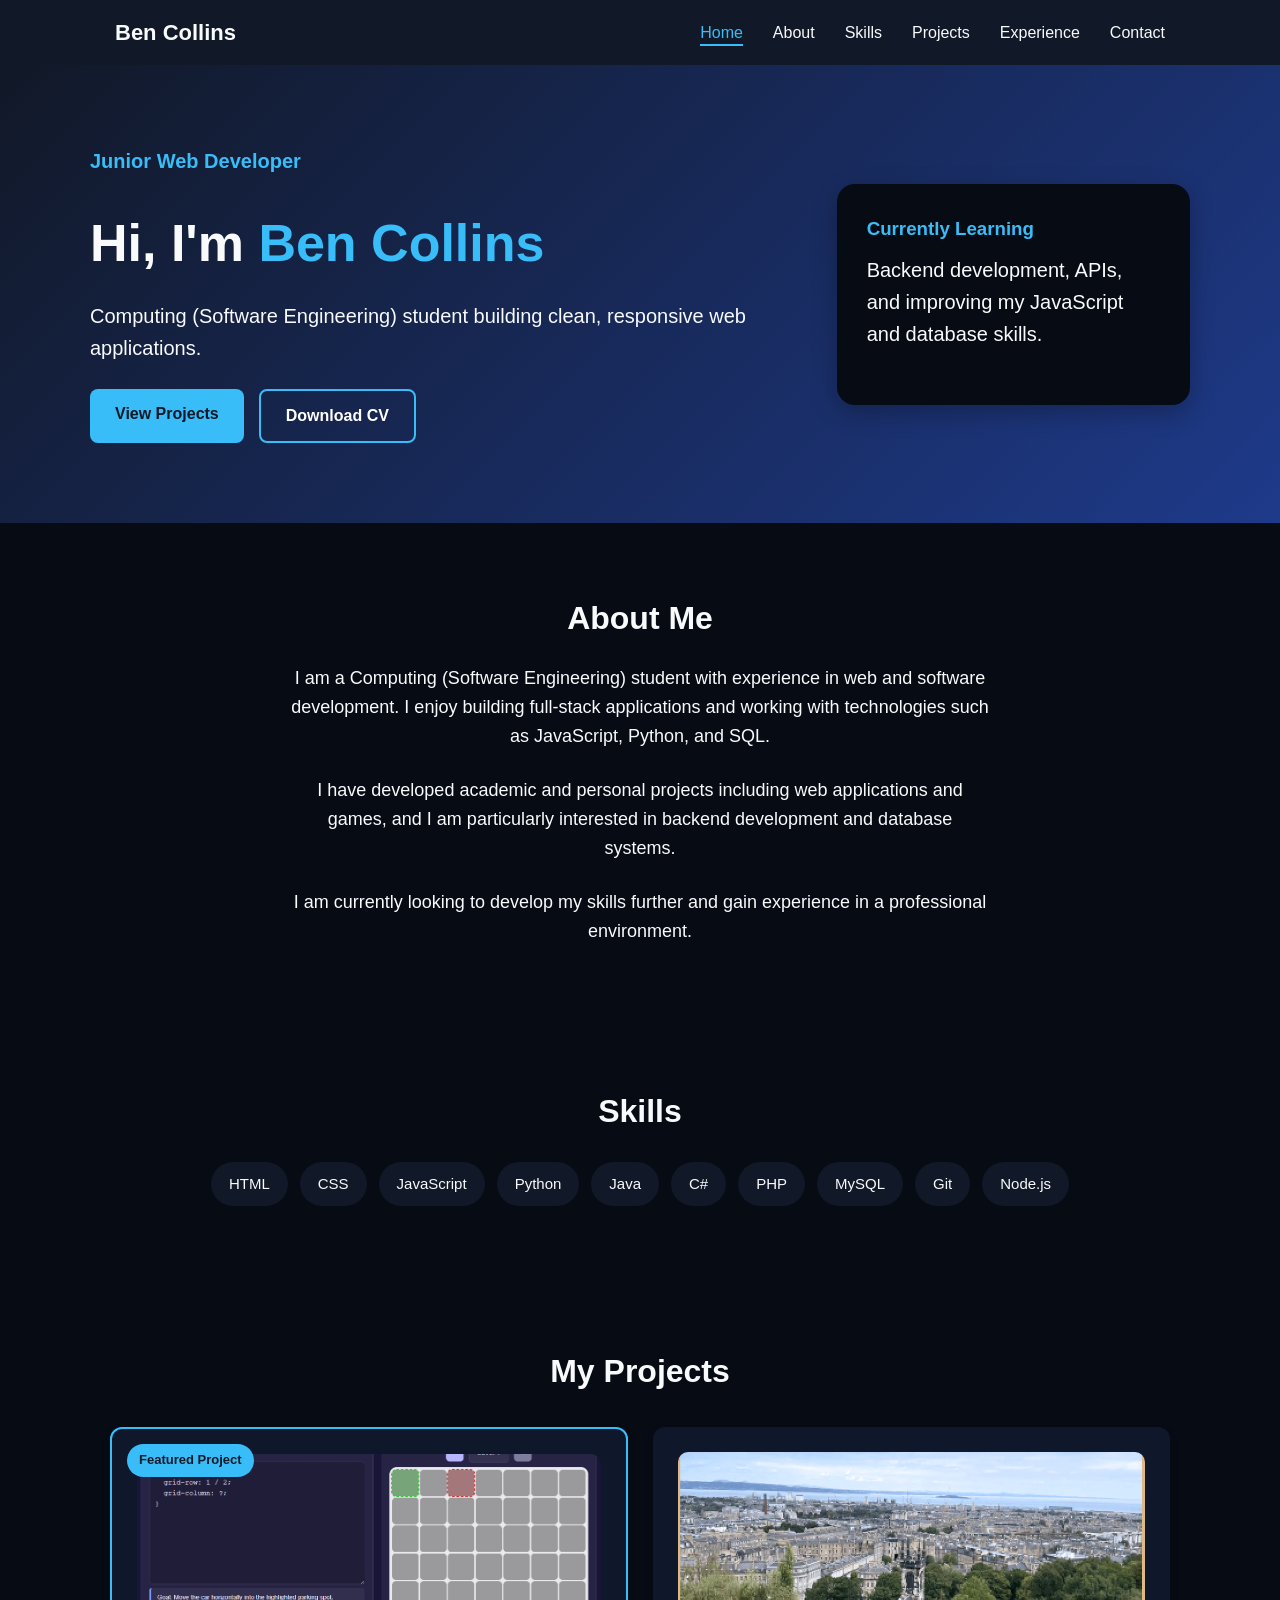
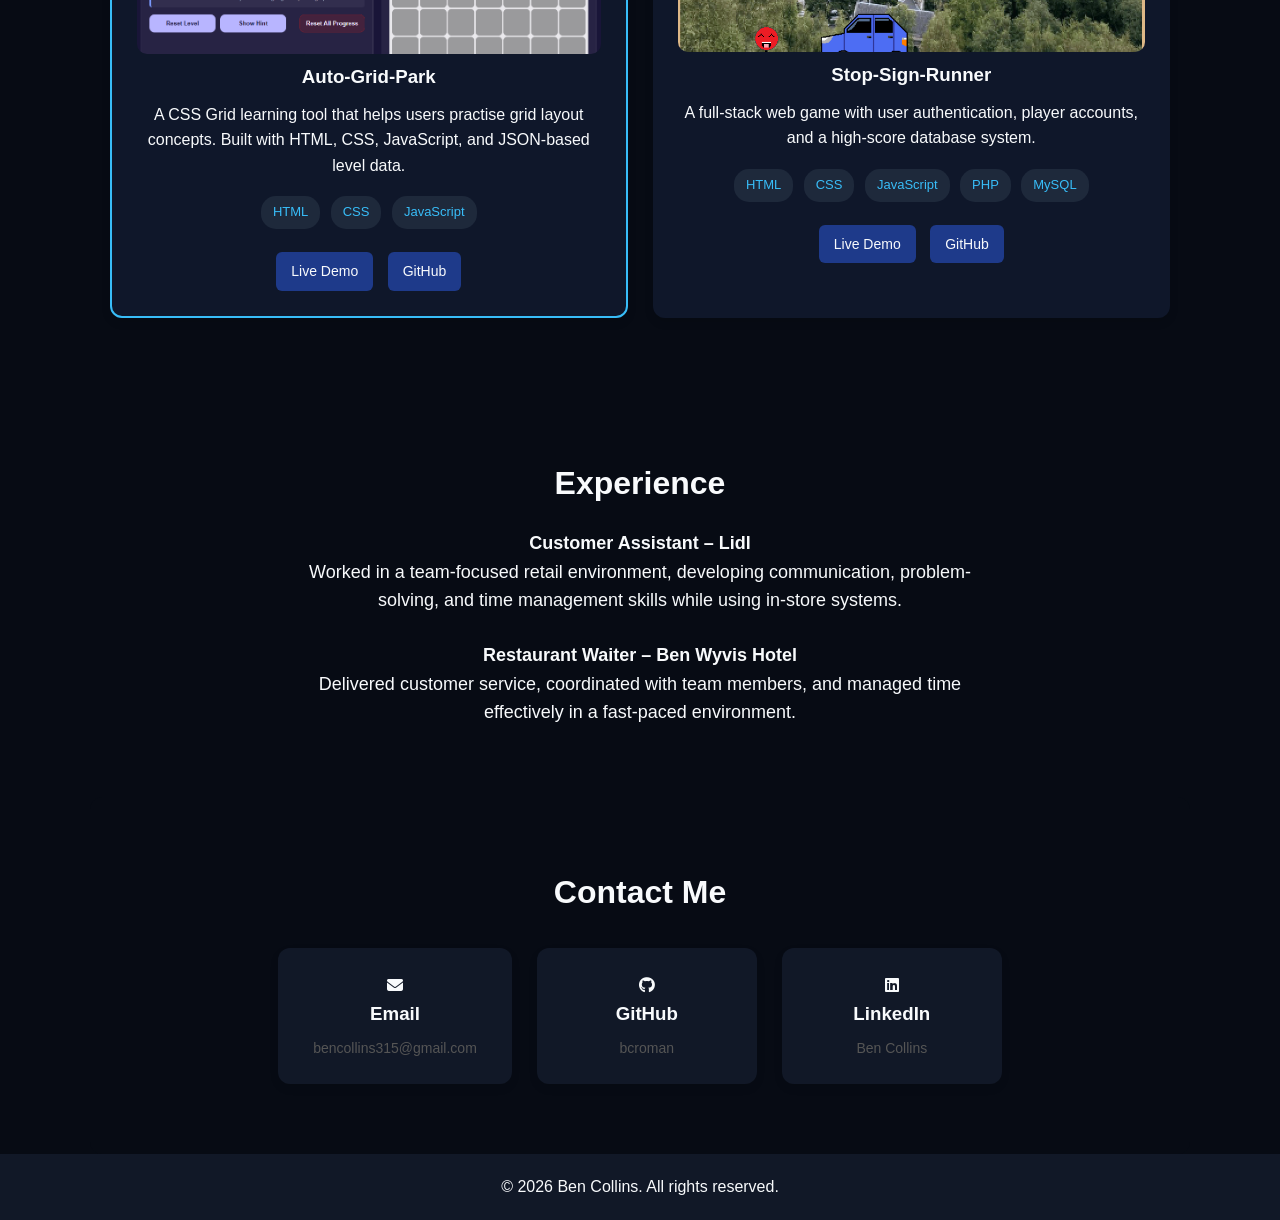
==== commit 1bbe3167: "Core: Add SASS Framework add sass framework to make changes to CSS easier and add animation for navb" ====
--- a/index.html
+++ b/index.html
@@ -7,7 +7,7 @@
     <meta charset="UTF-8" />
     <meta name="viewport" content="width=device-width, initial-scale=1.0" />
     <title>Ben Collins | Profolio</title>
-    <link rel="stylesheet" href="style.css" />
+    <link rel="stylesheet" href="css/style.css" />
     <link rel="stylesheet" href="https://cdnjs.cloudflare.com/ajax/libs/font-awesome/6.5.0/css/all.min.css">
 </head>
 
@@ -97,29 +97,8 @@
 
         <!-- List of Projects -->
         <div class="projects-container">
-            <!-- Scoial Media App Project -->
-            <div class="project-card" featured>
-                <img src="" alt="Social Media App Project">
-
-                <h3>Scoial Media Applicationr</h3>
-                <p>A social media web app to learn and test new web concepts.</p>
-
-                <!-- Tech Used -->
-                <div class="tech-stack">
-                    <span>HTML</span>
-                    <span>CSS</span>
-                    <span>JavaScript</span>
-                    <span>PHP</span>
-                    <span>MySQL</span>
-                </div>
-
-                <a href="" class="project-link"
-                    target="_blank">Live Demo</a>
-                <a href="https://github.com/bcroman/Scoial-Media-Web-App" class="project-link" target="_blank">GitHub</a>
-            </div>
-
             <!-- Auto Grid Park Project -->
-            <div class="project-card">
+            <div class="project-card featured">
                 <img src="images/project1.png" alt="Auto Grid Park Project">
 
                 <h3>Auto-Grid-Park</h3>
--- a/css/style.css
+++ b/css/style.css
@@ -0,0 +1,437 @@
+/* =========================
+   BODY SECTION
+========================= */
+* {
+  margin: 0;
+  padding: 0;
+  box-sizing: border-box;
+}
+
+html {
+  scroll-behavior: smooth;
+}
+
+body {
+  font-family: Arial, sans-serif;
+  background: #070b14;
+  color: #f8fafc;
+  line-height: 1.6;
+}
+
+/* =========================
+   NAVBAR SECTION
+========================= */
+/* Header Style */
+header {
+  background: #111827;
+  color: #f8fafc;
+  position: sticky;
+  top: 0;
+  z-index: 1000;
+}
+
+/* Footer Style */
+footer {
+  background: #111827;
+  color: #f8fafc;
+  text-align: center;
+  padding: 20px;
+}
+
+.navbar {
+  max-width: 1100px;
+  margin: auto;
+  padding: 15px 25px;
+  display: flex;
+  justify-content: space-between;
+  align-items: center;
+}
+
+.logo {
+  font-size: 22px;
+  font-weight: bold;
+}
+
+.nav-links {
+  list-style: none;
+  display: flex;
+  gap: 30px;
+}
+
+.nav-links a {
+  color: #f8fafc;
+  text-decoration: none;
+  font-weight: 500;
+  font-size: 16px;
+  transition: 0.3s;
+}
+
+.nav-links a:hover {
+  color: #38bdf8;
+}
+
+.nav-links a.active {
+  color: #38bdf8;
+}
+
+.nav-links a {
+  position: relative;
+}
+
+.nav-links a::after {
+  content: "";
+  position: absolute;
+  width: 0%;
+  height: 2px;
+  bottom: -5px;
+  left: 0;
+  background: #38bdf8;
+  transition: 0.3s;
+}
+
+.nav-links a.active::after {
+  width: 100%;
+}
+
+.menu-btn {
+  display: none;
+  font-size: 26px;
+  background: none;
+  border: none;
+  color: #38bdf8;
+  cursor: pointer;
+}
+
+/* =========================
+   HERO SECTION
+========================= */
+.hero {
+  min-height: 40vh;
+  display: flex;
+  align-items: center;
+  background: linear-gradient(135deg, #111827, #1e3a8a);
+  color: #f8fafc;
+  padding: 80px 25px;
+}
+
+.hero-content {
+  max-width: 1100px;
+  margin: auto;
+  display: grid;
+  grid-template-columns: 2fr 1fr;
+  gap: 40px;
+  align-items: center;
+}
+
+.hero-text {
+  text-align: left;
+}
+
+.intro {
+  color: #38bdf8;
+  font-weight: bold;
+  margin-bottom: 10px;
+}
+
+.hero h2 {
+  font-size: 52px;
+  margin-bottom: 15px;
+}
+
+.hero span {
+  color: #38bdf8;
+}
+
+.hero p {
+  font-size: 20px;
+  margin-bottom: 25px;
+}
+
+.hero-buttons {
+  display: flex;
+  gap: 15px;
+  flex-wrap: wrap;
+}
+
+.btn {
+  display: inline-block;
+  padding: 12px 25px;
+  background: #38bdf8;
+  color: #111827;
+  text-decoration: none;
+  border-radius: 8px;
+  font-weight: bold;
+  transition: 0.3s;
+}
+
+.btn:hover {
+  background: white;
+  transform: translateY(-3px);
+}
+
+.btn-outline {
+  background: transparent;
+  color: white;
+  border: 2px solid #38bdf8;
+}
+
+.btn-outline:hover {
+  background: #38bdf8;
+  color: #111827;
+}
+
+.hero-card {
+  background: #070b14;
+  padding: 30px;
+  border-radius: 18px;
+  backdrop-filter: blur(10px);
+  box-shadow: 0 8px 25px rgba(0, 0, 0, 0.25);
+}
+
+.hero-card h3 {
+  margin-bottom: 10px;
+  color: #38bdf8;
+}
+
+/* =========================
+   SECTIONS SECTION
+========================= */
+.section {
+  max-width: 1100px;
+  margin: auto;
+  padding: 70px 20px;
+  text-align: center;
+  animation: fadeIn 0.8s ease-in;
+}
+
+@keyframes fadeIn {
+  from {
+    opacity: 0;
+    transform: translateY(20px);
+  }
+  to {
+    opacity: 1;
+    transform: translateY(0);
+  }
+}
+.section h2 {
+  font-size: 32px;
+  margin-bottom: 20px;
+  color: #f8fafc;
+}
+
+.section p {
+  max-width: 700px;
+  margin: auto;
+  font-size: 18px;
+}
+
+/* =========================
+   SKILLS SECTION
+========================= */
+.skills {
+  display: flex;
+  flex-wrap: wrap;
+  justify-content: center;
+  gap: 12px;
+  margin-top: 25px;
+}
+
+.skills span {
+  background: #111827;
+  color: #f8fafc;
+  padding: 10px 18px;
+  border-radius: 25px;
+  font-size: 15px;
+  transition: 0.3s;
+}
+
+.skills span:hover {
+  background: #38bdf8;
+  color: #111827;
+  transform: translateY(-3px);
+}
+
+/* =========================
+   PROJECTS SECTION
+========================= */
+.projects-container {
+  display: grid;
+  grid-template-columns: repeat(2, 1fr);
+  gap: 25px;
+  margin-top: 30px;
+}
+
+.project-card {
+  background: #0f172a;
+  padding: 25px;
+  border-radius: 12px;
+  box-shadow: 0 4px 10px rgba(0, 0, 0, 0.1);
+  transition: all 0.3s ease;
+}
+
+.project-card:hover {
+  transform: translateY(-10px) scale(1.02);
+}
+
+.project-card h3 {
+  margin-bottom: 10px;
+  color: #f8fafc;
+}
+
+.project-card p {
+  font-size: 16px;
+  margin-bottom: 15px;
+}
+
+.project-link {
+  display: inline-block;
+  margin: 10px 5px 0;
+  padding: 8px 15px;
+  border-radius: 6px;
+  background: #1e3a8a;
+  color: #f8fafc;
+  text-decoration: none;
+  font-size: 14px;
+  transition: 0.3s;
+}
+
+.project-link:hover {
+  background: #38bdf8;
+  color: #111827;
+}
+
+.project-card img {
+  width: 100%;
+  height: 200px;
+  object-fit: cover;
+  border-radius: 10px;
+}
+
+/* Tech Used in Projects */
+.tech-stack {
+  margin: 10px 0;
+}
+
+.tech-stack span {
+  background: #1e293b;
+  color: #38bdf8;
+  padding: 6px 12px;
+  border-radius: 15px;
+  font-size: 13px;
+  margin: 3px;
+  display: inline-block;
+}
+
+/* Highlight a Project */
+.project-card.featured {
+  border: 2px solid #38bdf8;
+  position: relative;
+}
+
+.project-card.featured::before {
+  content: "Featured Project";
+  position: absolute;
+  top: 15px;
+  left: 15px;
+  background: #38bdf8;
+  color: #111827;
+  padding: 6px 12px;
+  border-radius: 20px;
+  font-size: 13px;
+  font-weight: bold;
+}
+
+/* =========================
+   CONTACT SECTION
+========================= */
+.contact {
+  background: #070b14;
+  border-radius: 12px;
+}
+
+.contact-container {
+  display: flex;
+  justify-content: center;
+  gap: 25px;
+  margin-top: 30px;
+  flex-wrap: wrap;
+}
+
+.contact-card {
+  background: #111827;
+  padding: 25px 35px;
+  border-radius: 12px;
+  text-decoration: none;
+  color: #f8fafc;
+  box-shadow: 0 4px 10px rgba(0, 0, 0, 0.08);
+  transition: 0.3s;
+  min-width: 220px;
+  text-align: center;
+}
+
+.contact-card h3 {
+  margin-bottom: 8px;
+  color: #f8fafc;
+}
+
+.contact-card p {
+  font-size: 14px;
+  color: #555;
+}
+
+.contact-card:hover {
+  transform: translateY(-6px);
+  background: #111827;
+  color: #38bdf8;
+}
+
+.contact-card:hover h3 {
+  color: #38bdf8;
+}
+
+.contact-card:hover p {
+  color: #f8fafc;
+}
+
+/* =========================
+   RESPONSIVE SECTION
+========================= */
+@media (max-width: 768px) {
+  .menu-btn {
+    display: block;
+  }
+  .nav-links {
+    display: none;
+    flex-direction: column;
+    background: #111827;
+    position: absolute;
+    top: 70px;
+    right: 20px;
+    width: 180px;
+    padding: 15px;
+    border-radius: 10px;
+    gap: 15px;
+  }
+  .nav-links.active {
+    display: flex;
+  }
+  .hero-content {
+    grid-template-columns: 1fr;
+    text-align: center;
+  }
+  .hero-text {
+    text-align: center;
+  }
+  .hero h2 {
+    font-size: 36px;
+  }
+  .hero-buttons {
+    justify-content: center;
+  }
+  .projects-container {
+    grid-template-columns: 1fr;
+  }
+}
+
+/*# sourceMappingURL=style.css.map */
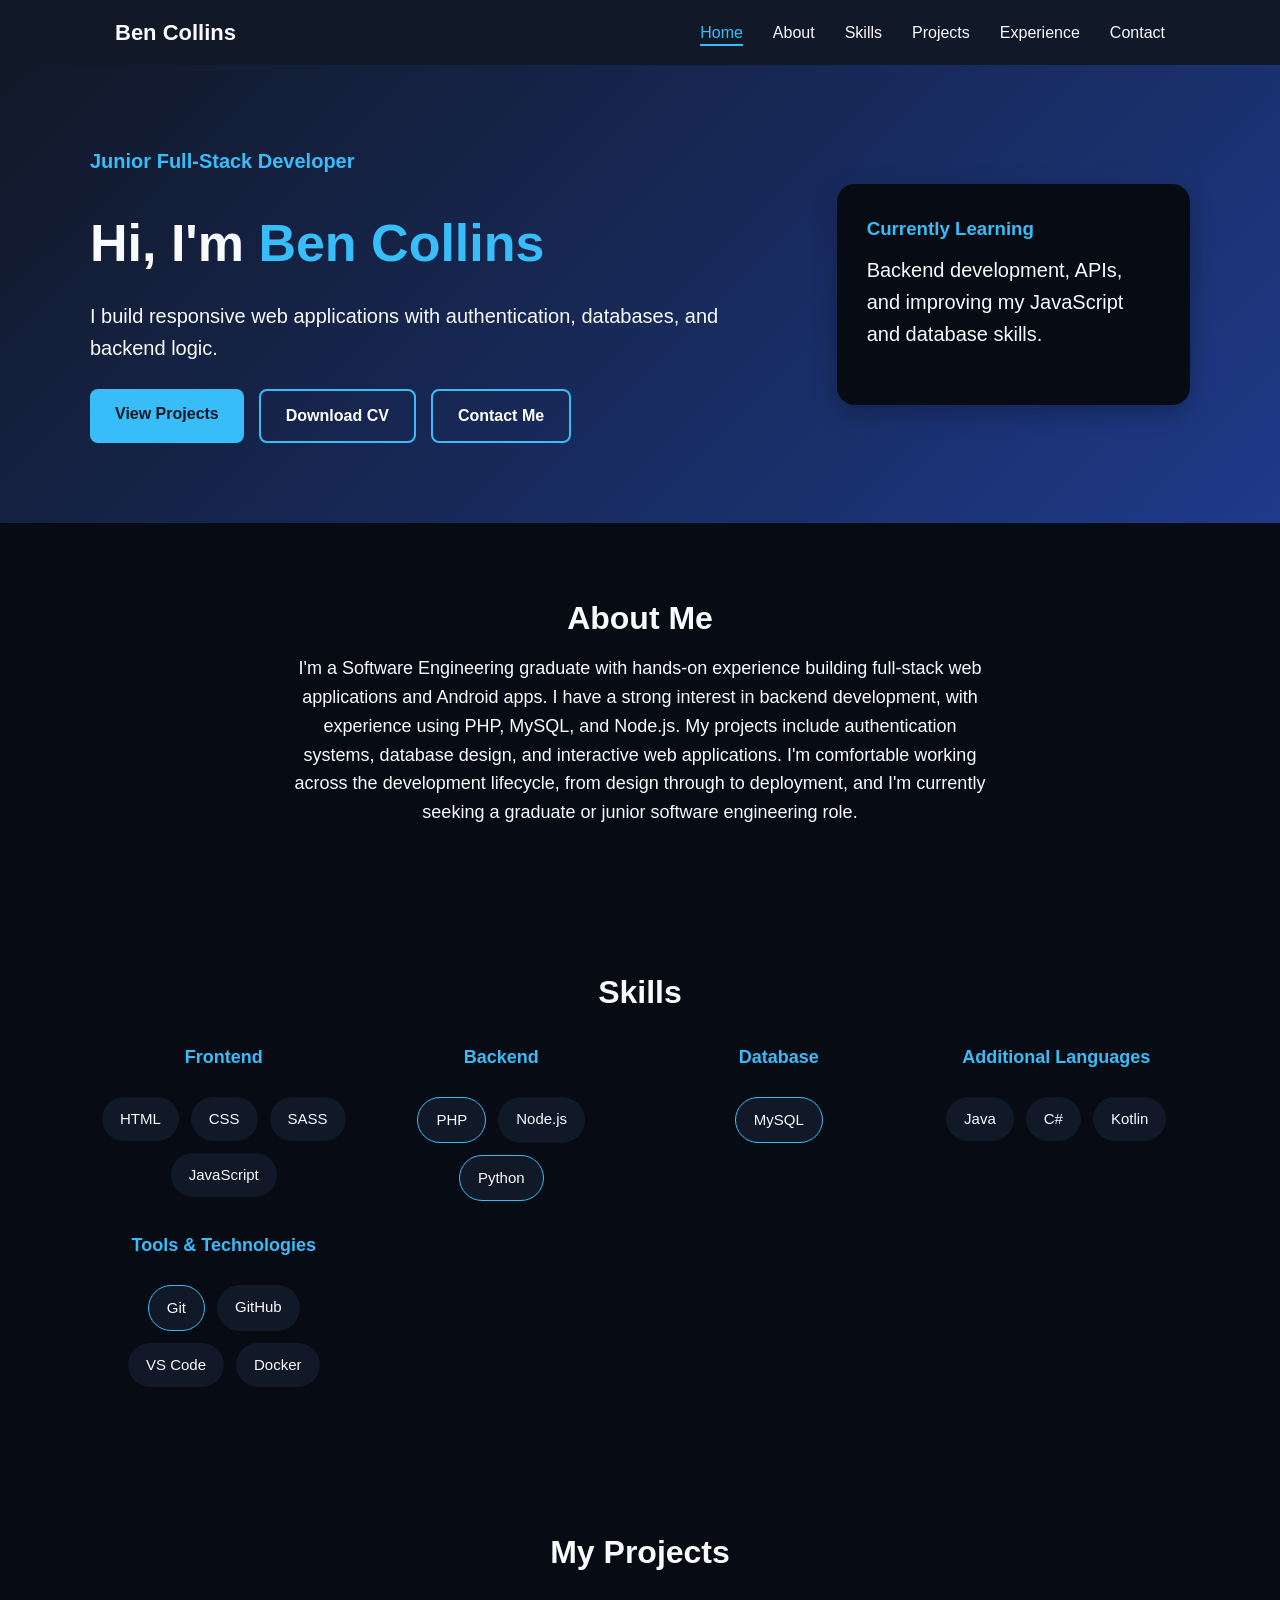
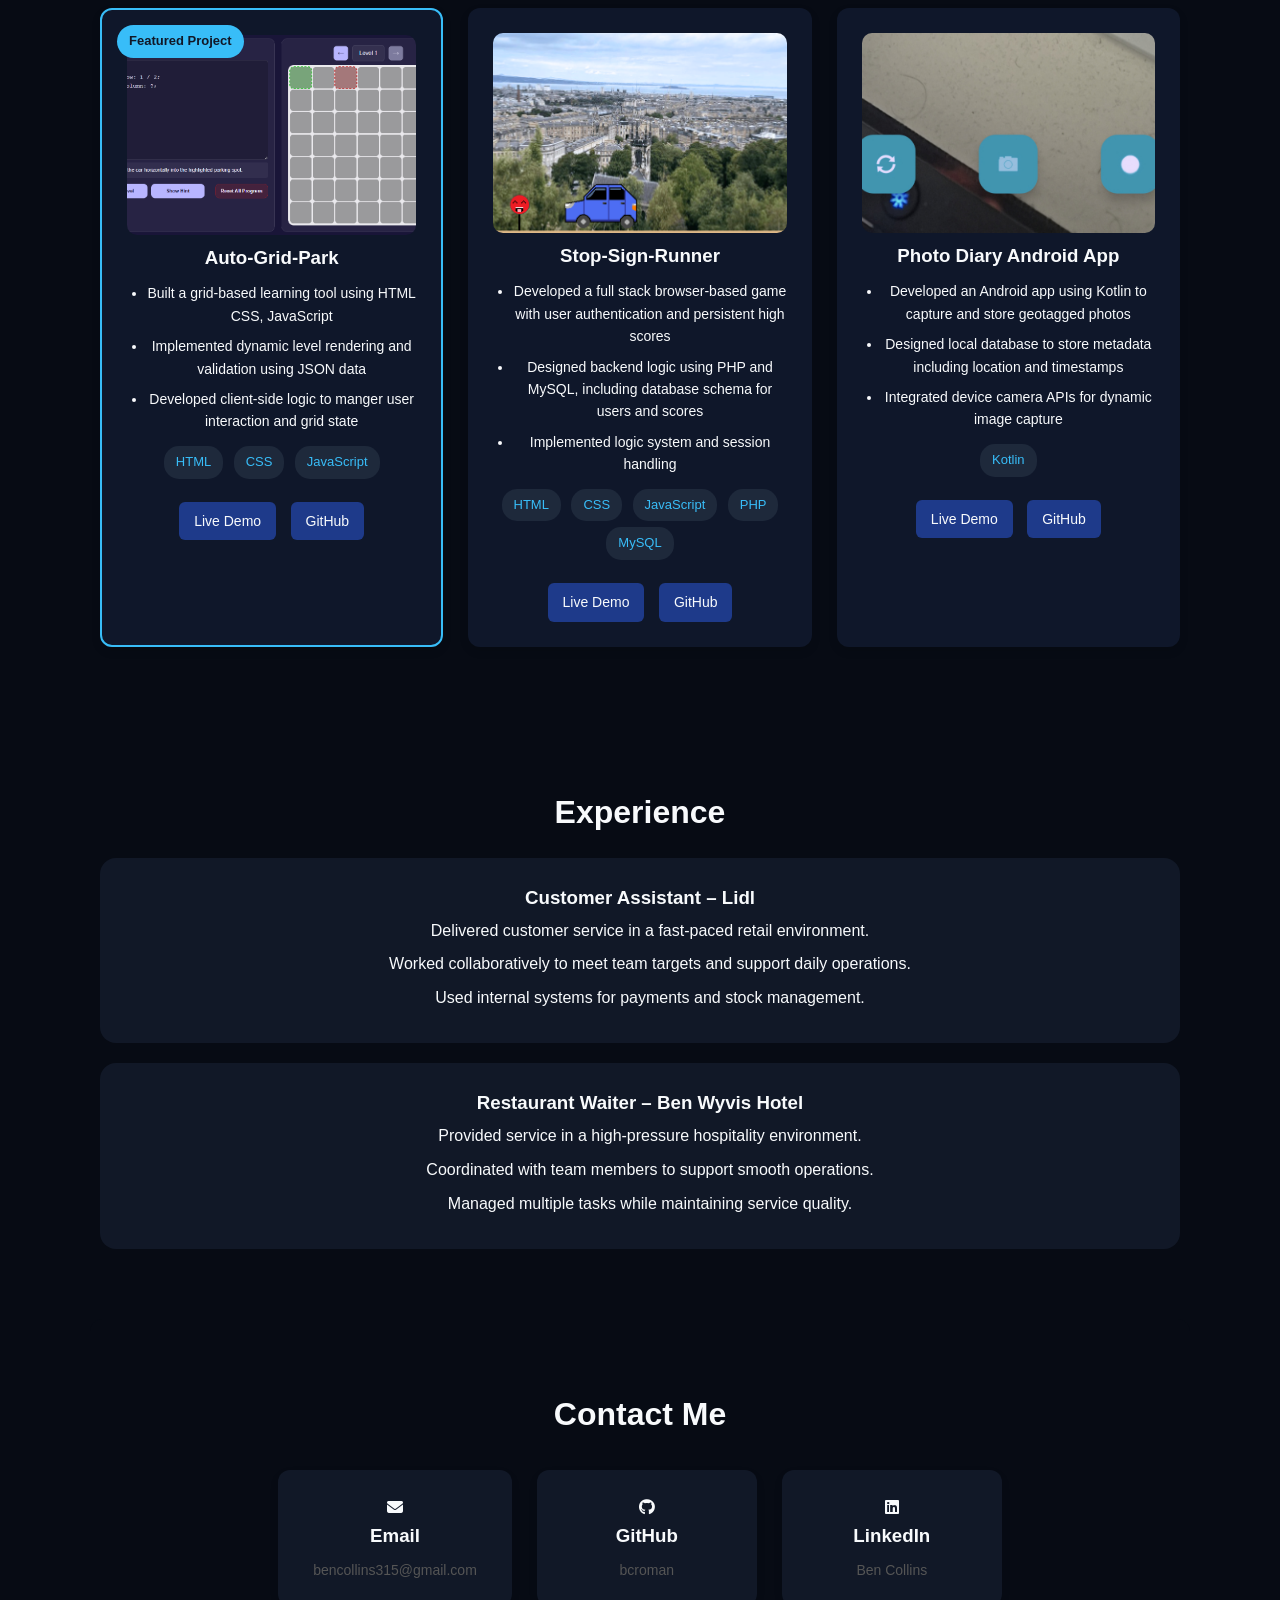
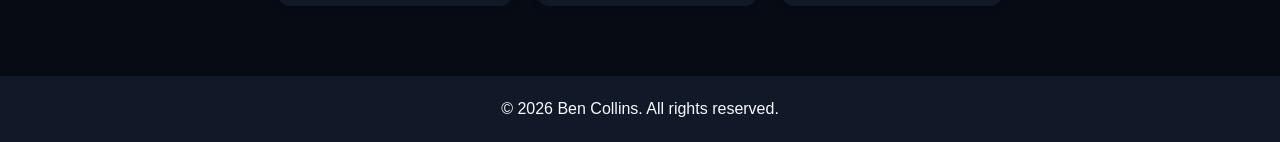
==== commit 30e9049b: "Improve: Update Context Add Demo Placement Update Skills Design Update Text in all sections" ====
--- a/index.html
+++ b/index.html
@@ -6,7 +6,7 @@
 <head>
     <meta charset="UTF-8" />
     <meta name="viewport" content="width=device-width, initial-scale=1.0" />
-    <title>Ben Collins | Profolio</title>
+    <title>Ben Collins | Portfolio</title>
     <link rel="stylesheet" href="css/style.css" />
     <link rel="stylesheet" href="https://cdnjs.cloudflare.com/ajax/libs/font-awesome/6.5.0/css/all.min.css">
 </head>
@@ -34,15 +34,16 @@
         <div class="hero-content">
 
             <div class="hero-text">
-                <p class="intro">Junior Web Developer</p>
+                <p class="intro">Junior Full-Stack Developer</p>
                 <h2>Hi, I'm <span>Ben Collins</span></h2>
                 <p>
-                    Computing (Software Engineering) student building clean, responsive web applications.
+                    I build responsive web applications with authentication, databases, and backend logic.
                 </p>
 
                 <div class="hero-buttons">
                     <a href="#projects" class="btn">View Projects</a>
                     <a href="docs/CV.pdf" class="btn btn-outline" download>Download CV</a>
+                    <a href="#contact" class="btn btn-outline">Contact Me</a>
                 </div>
             </div>
 
@@ -58,17 +59,12 @@
     <section id="about" class="section">
         <h2>About Me</h2>
         <p>
-            I am a Computing (Software Engineering) student with experience in web and software development.
-            I enjoy building full-stack applications and working with technologies such as JavaScript, Python, and SQL.
-        </p><br>
-
-        <p>
-            I have developed academic and personal projects including web applications and games,
-            and I am particularly interested in backend development and database systems.
-        </p><br>
-
-        <p>
-            I am currently looking to develop my skills further and gain experience in a professional environment.
+            I'm a Software Engineering graduate with hands-on experience building full-stack web
+            applications and Android apps. I have a strong interest in backend development, with
+            experience using PHP, MySQL, and Node.js. My projects include authentication systems,
+            database design, and interactive web applications. I'm comfortable working across the
+            development lifecycle, from design through to deployment, and I'm currently seeking a
+            graduate or junior software engineering role.
         </p>
     </section>
 
@@ -76,18 +72,58 @@
     <section id="skills" class="section">
         <h2>Skills</h2>
 
-        <!-- List of Learned Skills -->
-        <div class="skills">
-            <span>HTML</span>
-            <span>CSS</span>
-            <span>JavaScript</span>
-            <span>Python</span>
-            <span>Java</span>
-            <span>C#</span>
-            <span>PHP</span>
-            <span>MySQL</span>
-            <span>Git</span>
-            <span>Node.js</span>
+        <div class="skills-container">
+
+            <!-- Frontend -->
+            <div class="skills-group">
+                <h3>Frontend</h3>
+                <div class="skills">
+                    <span>HTML</span>
+                    <span>CSS</span>
+                    <span>SASS</span>
+                    <span>JavaScript</span>
+                </div>
+            </div>
+
+            <!-- Backend -->
+            <div class="skills-group">
+                <h3>Backend</h3>
+                <div class="skills">
+                    <span class="highlight">PHP</span>
+                    <span>Node.js</span>
+                    <span class="highlight">Python</span>
+                </div>
+            </div>
+
+            <!-- Database -->
+            <div class="skills-group">
+                <h3>Database</h3>
+                <div class="skills">
+                    <span class="highlight">MySQL</span>
+                </div>
+            </div>
+
+            <!-- Other Languages -->
+            <div class="skills-group">
+                <h3>Additional Languages</h3>
+                <div class="skills">
+                    <span>Java</span>
+                    <span>C#</span>
+                    <span>Kotlin</span>
+                </div>
+            </div>
+
+            <!-- Tools -->
+            <div class="skills-group">
+                <h3>Tools & Technologies</h3>
+                <div class="skills">
+                    <span class="highlight">Git</span>
+                    <span>GitHub</span>
+                    <span>VS Code</span>
+                    <span>Docker</span>
+                </div>
+            </div>
+
         </div>
     </section>
 
@@ -102,8 +138,11 @@
                 <img src="images/project1.png" alt="Auto Grid Park Project">
 
                 <h3>Auto-Grid-Park</h3>
-                <p>A CSS Grid learning tool that helps users practise grid layout concepts.
-                    Built with HTML, CSS, JavaScript, and JSON-based level data.</p>
+                <ul>
+                    <li>Built a grid-based learning tool using HTML CSS, JavaScript</li>
+                    <li>Implemented dynamic level rendering and validation using JSON data </li>
+                    <li>Developed client-side logic to manger user interaction and grid state </li>
+                </ul>
 
                 <!-- Tech Used -->
                 <div class="tech-stack">
@@ -122,8 +161,13 @@
                 <img src="images/project2.png" alt="Stop Sign Runner Project">
 
                 <h3>Stop-Sign-Runner</h3>
-                <p>A full-stack web game with user authentication, player accounts,
-                    and a high-score database system.</p>
+                <ul>
+                    <li>Developed a full stack browser-based game with user authentication and persistent
+                        high scores </li>
+                    <li>Designed backend logic using PHP and MySQL, including database schema for
+                        users and scores </li>
+                    <li>Implemented logic system and session handling</li>
+                </ul>
 
                 <!-- Tech Used -->
                 <div class="tech-stack">
@@ -138,23 +182,50 @@
                     target="_blank">Live Demo</a>
                 <a href="https://github.com/bcroman/Stop-Sign-Runner" class="project-link" target="_blank">GitHub</a>
             </div>
+
+            <!-- Photo Diary Android App Project -->
+            <div class="project-card">
+                <img src="images/project3.png" alt="Photo Diary Android App">
+
+                <h3>Photo Diary Android App</h3>
+                <ul>
+                    <li>Developed an Android app using Kotlin to capture and store geotagged photos</li>
+                    <li>Designed local database to store metadata including location and timestamps</li>
+                    <li>Integrated device camera APIs for dynamic image capture </li>
+                </ul>
+
+                <!-- Tech Used -->
+                <div class="tech-stack">
+                    <span>Kotlin</span>
+                </div>
+
+                <a href="COS.html" class="project-link" target="_blank">Live Demo</a>
+                <a href="https://github.com/bcroman/UHI_PhotoDiary" class="project-link" target="_blank">GitHub</a>
+            </div>
         </div>
     </section>
 
     <!-- Experience -->
     <section id="experience" class="section">
         <h2>Experience</h2>
-        <p>
-            <strong>Customer Assistant – Lidl</strong><br>
-            Worked in a team-focused retail environment, developing communication, problem-solving,
-            and time management skills while using in-store systems.
-        </p><br>
-
-        <p>
-            <strong>Restaurant Waiter – Ben Wyvis Hotel</strong><br>
-            Delivered customer service, coordinated with team members, and managed time effectively
-            in a fast-paced environment.
-        </p>
+
+        <div class="experience-item">
+            <h3>Customer Assistant – Lidl</h3>
+            <ul>
+                <li>Delivered customer service in a fast-paced retail environment.</li>
+                <li>Worked collaboratively to meet team targets and support daily operations.</li>
+                <li>Used internal systems for payments and stock management.</li>
+            </ul>
+        </div>
+
+        <div class="experience-item">
+            <h3>Restaurant Waiter – Ben Wyvis Hotel</h3>
+            <ul>
+                <li>Provided service in a high-pressure hospitality environment.</li>
+                <li>Coordinated with team members to support smooth operations.</li>
+                <li>Managed multiple tasks while maintaining service quality.</li>
+            </ul>
+        </div>
     </section>
 
     <!-- Contact -->
--- a/css/style.css
+++ b/css/style.css
@@ -199,7 +199,7 @@
 .section {
   max-width: 1100px;
   margin: auto;
-  padding: 70px 20px;
+  padding: 70px 10px;
   text-align: center;
   animation: fadeIn 0.8s ease-in;
 }
@@ -216,7 +216,7 @@
 }
 .section h2 {
   font-size: 32px;
-  margin-bottom: 20px;
+  margin-bottom: 10px;
   color: #f8fafc;
 }
 
@@ -224,6 +224,42 @@
   max-width: 700px;
   margin: auto;
   font-size: 18px;
+}
+
+.experience-item {
+  background: #111827;
+  padding: 25px;
+  border-radius: 16px;
+  margin-top: 20px;
+}
+
+.experience-item h3 {
+  color: #f8fafc;
+  margin-bottom: 5px;
+}
+
+.experience-item ul {
+  padding-left: 20px;
+  list-style: none;
+}
+
+.experience-item li {
+  margin-bottom: 8px;
+}
+
+.demo-placeholder {
+  text-align: center;
+  margin: 100px auto;
+  max-width: 600px;
+}
+
+.demo-placeholder h1 {
+  margin-bottom: 15px;
+}
+
+.demo-placeholder p {
+  opacity: 0.8;
+  margin-bottom: 20px;
 }
 
 /* =========================
@@ -249,7 +285,25 @@
 .skills span:hover {
   background: #38bdf8;
   color: #111827;
-  transform: translateY(-3px);
+  transform: translateY(-3px) scale(1.05);
+}
+
+.skills-container {
+  display: grid;
+  grid-template-columns: repeat(auto-fit, minmax(200px, 1fr));
+  gap: 30px;
+  margin-top: 25px;
+}
+
+.skills-group h3 {
+  text-align: center;
+  margin-bottom: 10px;
+  font-size: 18px;
+  color: #38bdf8;
+}
+
+.highlight {
+  border: 1px solid #38bdf8;
 }
 
 /* =========================
@@ -257,7 +311,7 @@
 ========================= */
 .projects-container {
   display: grid;
-  grid-template-columns: repeat(2, 1fr);
+  grid-template-columns: repeat(3, 1fr);
   gap: 25px;
   margin-top: 30px;
 }
@@ -342,6 +396,15 @@
   font-weight: bold;
 }
 
+.project-card ul {
+  padding-left: 20px;
+}
+
+.project-card li {
+  margin-bottom: 8px;
+  font-size: 14px;
+}
+
 /* =========================
    CONTACT SECTION
 ========================= */
